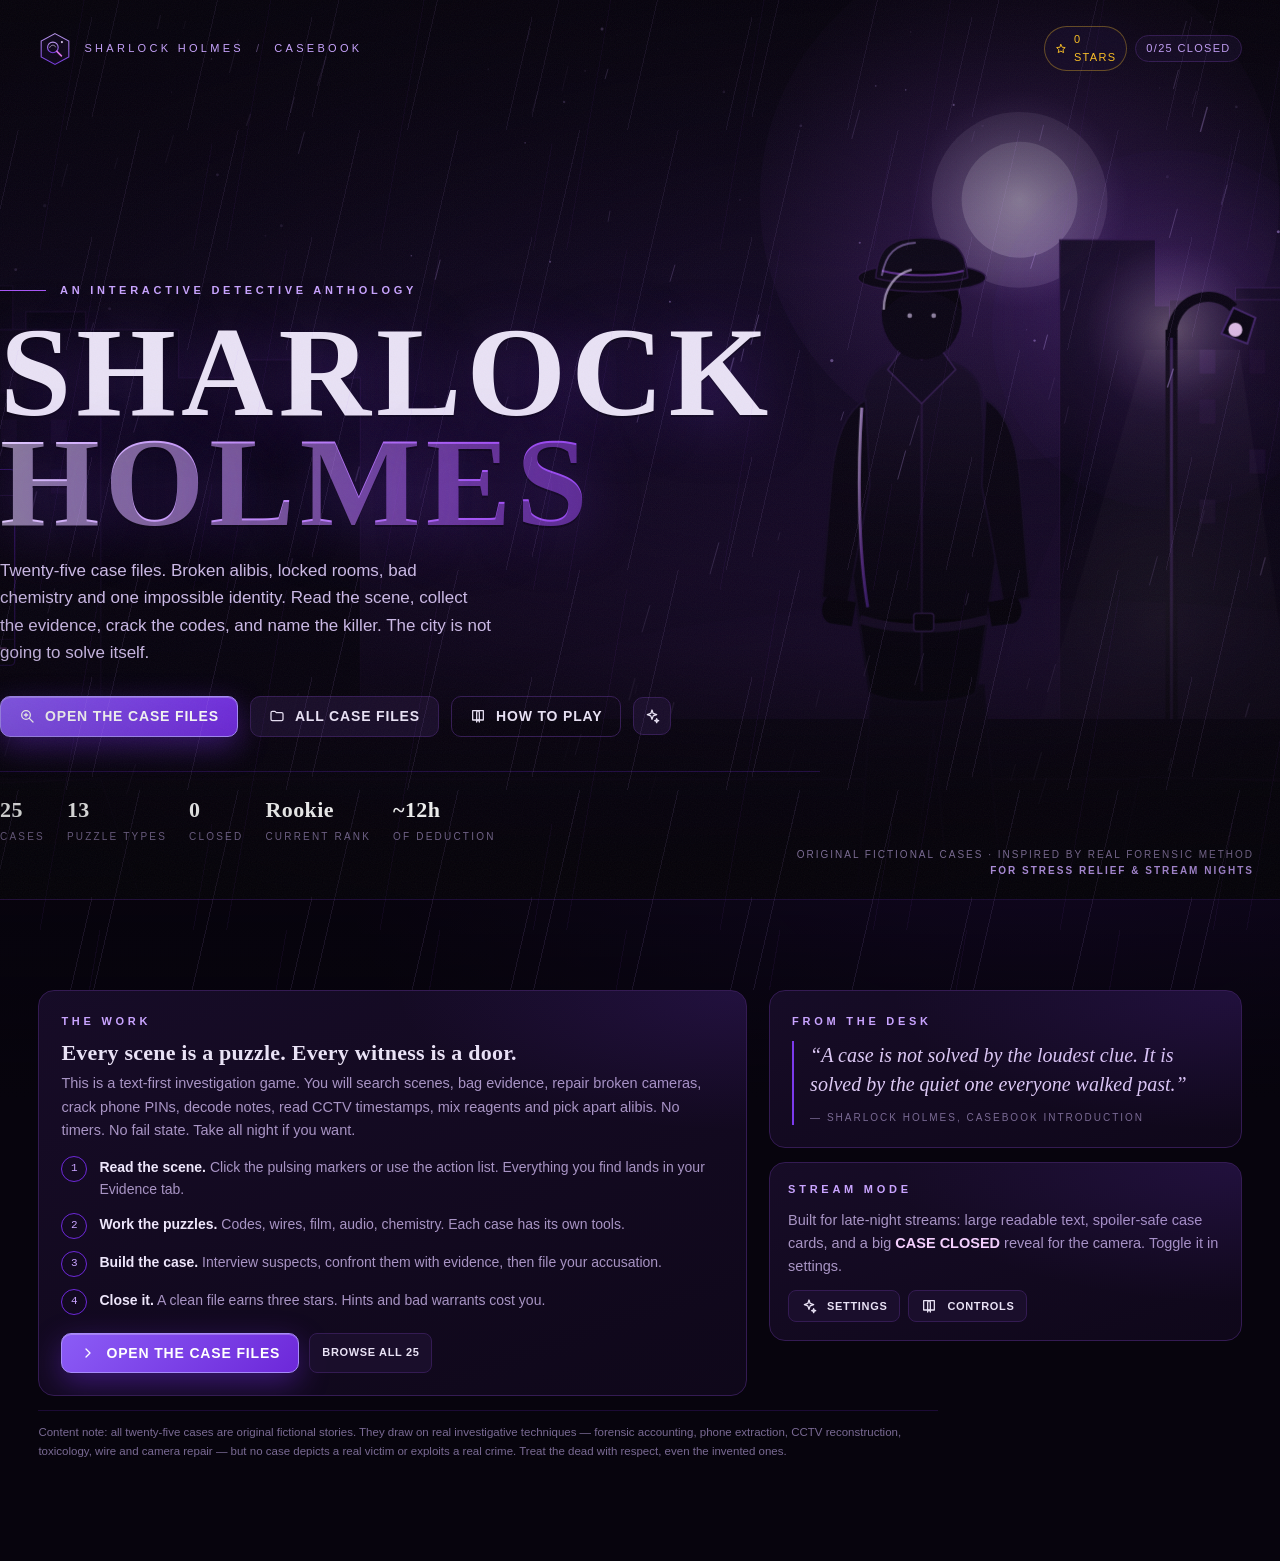
==== index.html @ dd4c4717 "Add Sharlock Holmes detective game: 25 cases, 13 puzzle types, procedural SVG art" ====
<!doctype html>
<html lang="en">
<head>
<meta charset="utf-8" />
<meta name="viewport" content="width=device-width, initial-scale=1" />
<meta name="theme-color" content="#08040f" />
<title>Sharlock Holmes — A Detective Anthology</title>
<link rel="stylesheet" href="css/base.css" />
<link rel="stylesheet" href="css/case.css" />
<link rel="stylesheet" href="css/ui.css" />
</head>
<body>
<div id="vignette" aria-hidden="true"></div>
<div id="rain" aria-hidden="true"></div>
<div id="grain" aria-hidden="true"></div>

<main id="app">
  <section id="screen-title" class="screen is-active" aria-label="Title screen"></section>
  <section id="screen-cases" class="screen" aria-label="Case files"></section>
  <section id="screen-case" class="screen" aria-label="Case investigation"></section>
</main>

<div id="modal-root"></div>
<div id="toasts" aria-live="polite"></div>

<script src="js/art-core.js"></script>
<script src="js/art-scenes.js"></script>
<script src="js/art-figures.js"></script>
<script src="js/puzzles-a.js"></script>
<script src="js/puzzles-b.js"></script>
<script src="js/engine.js"></script>
<script src="js/caseview.js"></script>
<script src="js/ui.js"></script>
<script src="js/cases-1.js"></script>
<script src="js/cases-2.js"></script>
<script src="js/cases-3.js"></script>
<script src="js/cases-4.js"></script>
<script src="js/cases-5.js"></script>
<script src="js/cases-6.js"></script>
<script src="js/cases-7.js"></script>
<script src="js/cases-8.js"></script>
<script src="js/cases-9.js"></script>
<script src="js/cases-10.js"></script>
<script src="js/cases-11.js"></script>
<script src="js/cases-12.js"></script>
<script src="js/cases-13.js"></script>
<script src="js/cases-14.js"></script>
<script src="js/cases-15.js"></script>
<script src="js/cases-16.js"></script>
<script src="js/cases-17.js"></script>
<script src="js/cases-18.js"></script>
<script src="js/cases-19.js"></script>
<script src="js/main.js"></script>
</body>
</html>
---- css/base.css ----
/* ============================================================
   SHARLOCK HOLMES — base theme
   Black + purple noir, cartoon-flat art, stream friendly.
   ============================================================ */
:root{
  --ink:#07040d;
  --ink-2:#0c0716;
  --panel:#120a20;
  --panel-2:#180d2a;
  --line:#341b53;
  --line-hot:#6d28d9;
  --violet:#a855f7;
  --violet-deep:#7c3aed;
  --violet-soft:#c9a4ff;
  --lilac:#e9d5ff;
  --magenta:#e879f9;
  --amber:#fbbf24;
  --acid:#a3e635;
  --cyan:#67e8f9;
  --blood:#f43f5e;
  --ok:#34d399;
  --text:#e9e2f5;
  --muted:#a894c4;
  --dim:#7a6a94;
  --display:"Bodoni MT","Didot","Playfair Display",Georgia,serif;
  --body:"Trebuchet MS","Segoe UI",Verdana,sans-serif;
  --mono:"Cascadia Mono","Consolas","Courier New",monospace;
  --shadow:0 24px 70px rgba(0,0,0,.65);
  --glow:0 0 0 1px rgba(168,85,247,.25), 0 0 32px rgba(124,58,237,.18);
}
*,*::before,*::after{box-sizing:border-box}
html,body{height:100%}
html{scroll-behavior:smooth}
body{
  margin:0;
  background:
    radial-gradient(1200px 800px at 82% -10%, rgba(109,40,217,.22), transparent 60%),
    radial-gradient(900px 700px at -10% 110%, rgba(232,121,249,.10), transparent 60%),
    linear-gradient(180deg,#08040e 0%, #06030a 100%);
  color:var(--text);
  font-family:var(--body);
  font-size:16px;
  line-height:1.6;
  overflow-x:hidden;
  min-height:100vh;
}
::selection{background:rgba(168,85,247,.4);color:#fff}
h1,h2,h3,h4{font-family:var(--display);font-weight:700;line-height:1.08;margin:0;letter-spacing:.01em}
p{margin:0 0 .9em}
a{color:var(--violet-soft)}
button{font-family:var(--body)}
img,svg{display:block;max-width:100%}
:focus-visible{outline:2px solid var(--violet);outline-offset:3px}
.hidden{display:none !important}
.mono{font-family:var(--mono)}
.sr-only{position:absolute;width:1px;height:1px;overflow:hidden;clip:rect(0 0 0 0)}

/* atmosphere ------------------------------------------------- */
#vignette{position:fixed;inset:0;pointer-events:none;z-index:4;
  background:radial-gradient(120% 100% at 50% 40%, transparent 45%, rgba(0,0,0,.55) 100%);
  mix-blend-mode:multiply}
#grain{position:fixed;inset:0;pointer-events:none;z-index:5;opacity:.05;
  background-image:url("data:image/svg+xml,%3Csvg xmlns='http://www.w3.org/2000/svg' width='140' height='140'%3E%3Cfilter id='n'%3E%3CfeTurbulence type='fractalNoise' baseFrequency='.85' numOctaves='2'/%3E%3C/filter%3E%3Crect width='140' height='140' filter='url(%23n)' opacity='.9'/%3E%3C/svg%3E");
  animation:grain 7s steps(6) infinite}
@keyframes grain{
  0%{transform:translate(0,0)}20%{transform:translate(-2%,1%)}40%{transform:translate(1%,-2%)}
  60%{transform:translate(-1%,2%)}80%{transform:translate(2%,-1%)}100%{transform:translate(0,0)}
}
#rain{position:fixed;inset:-10% -10% -10% -10%;pointer-events:none;z-index:3;opacity:.34;
  background-image:
    repeating-linear-gradient(103deg, transparent 0 46px, rgba(201,164,255,.30) 46px 47px, transparent 47px 96px),
    repeating-linear-gradient(100deg, transparent 0 73px, rgba(168,85,247,.18) 73px 74px, transparent 74px 151px);
  background-size:220px 220px, 340px 340px;
  animation:rainfall .9s linear infinite;
  mask-image:linear-gradient(180deg, rgba(0,0,0,.7), #000);
}
@keyframes rainfall{from{background-position:0 0,0 0}to{background-position:44px 220px,70px 340px}}

/* layout ----------------------------------------------------- */
.screen{display:none;min-height:100vh;position:relative;z-index:2}
.screen.is-active{display:block}
.wrap{width:min(1380px,94vw);margin:0 auto}
.shell{padding:28px 0 80px}

/* type ------------------------------------------------------- */
.eyebrow{font-size:11px;letter-spacing:.34em;text-transform:uppercase;color:var(--violet-soft);font-weight:700}
.eyebrow.dim{color:var(--dim)}
.title-xl{font-size:clamp(52px,10vw,132px);letter-spacing:.04em;line-height:.86;text-transform:uppercase}
.title-lg{font-size:clamp(34px,5vw,64px);letter-spacing:.02em}
.title-md{font-size:clamp(24px,3vw,34px)}
.lede{font-size:clamp(16px,1.4vw,19px);color:var(--muted);max-width:56ch}
.rule{height:1px;background:linear-gradient(90deg,var(--line-hot),rgba(109,40,217,0),transparent);margin:16px 0}

/* buttons ---------------------------------------------------- */
.btn{
  --bg:rgba(28,16,46,.85); --bd:var(--line);
  appearance:none;border:1px solid var(--bd);background:var(--bg);color:var(--text);
  border-radius:10px;padding:11px 18px;font-size:14px;font-weight:700;letter-spacing:.06em;
  text-transform:uppercase;cursor:pointer;display:inline-flex;align-items:center;justify-content:center;gap:10px;
  transition:transform .15s ease, border-color .2s, background .2s, box-shadow .2s;
  text-decoration:none;line-height:1.2;
}
.btn:hover{border-color:var(--line-hot);background:rgba(45,24,74,.95);box-shadow:0 0 26px rgba(124,58,237,.22);transform:translateY(-1px)}
.btn:active{transform:translateY(0) scale(.99)}
.btn[disabled]{opacity:.4;cursor:not-allowed;transform:none}
.btn-primary{
  background:linear-gradient(135deg,#8b5cf6,#6d28d9);
  border-color:#a78bfa;color:#fff;
  box-shadow:0 10px 30px rgba(109,40,217,.45), inset 0 1px 0 rgba(255,255,255,.25);
}
.btn-primary:hover{background:linear-gradient(135deg,#a78bfa,#7c3aed);box-shadow:0 14px 38px rgba(139,92,246,.55)}
.btn-ghost{background:transparent}
.btn-sm{padding:7px 12px;font-size:11px;border-radius:8px}
.btn-wide{width:100%}
.btn .ic{width:16px;height:16px;flex:none}
.icon-btn{width:38px;height:38px;padding:0;border-radius:10px}

/* chips */
.chip{display:inline-flex;align-items:center;gap:7px;padding:4px 10px;border:1px solid var(--line);
  background:rgba(24,13,42,.7);border-radius:999px;font-size:11px;letter-spacing:.12em;text-transform:uppercase;color:var(--violet-soft)}
.chip b{color:#fff;letter-spacing:0}
.chip.amber{color:var(--amber);border-color:rgba(251,191,36,.35)}
.chip.ok{color:var(--ok);border-color:rgba(52,211,153,.35)}

/* scrollbar */
*{scrollbar-width:thin;scrollbar-color:#4c2a76 #0b0612}
*::-webkit-scrollbar{width:9px;height:9px}
*::-webkit-scrollbar-track{background:#0b0612}
*::-webkit-scrollbar-thumb{background:#4c2a76;border-radius:99px;border:2px solid #0b0612}
*::-webkit-scrollbar-thumb:hover{background:#7c3aed}

/* title screen ---------------------------------------------- */
.hero{position:relative;min-height:100vh;display:flex;align-items:flex-end;overflow:hidden;
  border-bottom:1px solid rgba(109,40,217,.25)}
.hero-art{position:absolute;inset:0;z-index:0}
.hero-art svg{width:100%;height:100%;object-fit:cover}
.hero-fade{position:absolute;inset:0;z-index:1;pointer-events:none;
  background:
    linear-gradient(180deg,rgba(6,3,11,.55) 0%,rgba(6,3,11,.05) 30%,rgba(6,3,11,.35) 65%,rgba(6,3,11,.96) 100%),
    radial-gradient(70% 60% at 78% 30%, transparent 30%, rgba(7,4,13,.5) 100%)}
.hero-inner{position:relative;z-index:2;width:min(1380px,94vw);margin:0 auto;padding:120px 0 54px;width:100%}
.hero-top{position:absolute;z-index:3;top:26px;left:0;right:0}
.hero-top .wrap{display:flex;align-items:center;justify-content:space-between;gap:16px}
.brand{display:flex;align-items:center;gap:12px;font-size:11px;letter-spacing:.3em;text-transform:uppercase;color:var(--violet-soft)}
.brand .mark{width:34px;height:34px}
.hero-content{max-width:820px}
.hero-kicker{display:flex;align-items:center;gap:14px;margin-bottom:18px}
.hero-kicker .dash{width:46px;height:1px;background:var(--violet)}
.hero-title{text-shadow:0 8px 60px rgba(124,58,237,.35), 0 2px 0 rgba(0,0,0,.4)}
.hero-title span{display:block}
.hero-title .l2{color:var(--violet-soft);background:linear-gradient(100deg,#e9d5ff,#a855f7 60%,#6d28d9);
  -webkit-background-clip:text;background-clip:text;-webkit-text-fill-color:transparent}
.hero-sub{margin:20px 0 30px;max-width:52ch;color:#cbb9e6;font-size:17px}
.hero-actions{display:flex;flex-wrap:wrap;gap:12px;align-items:center}
.hero-meta{display:flex;flex-wrap:wrap;gap:22px;margin-top:34px;padding-top:20px;border-top:1px solid rgba(109,40,217,.25)}
.hero-meta .m{display:flex;flex-direction:column;gap:2px}
.hero-meta .m b{font-family:var(--display);font-size:22px;letter-spacing:.02em;color:#fff}
.hero-meta .m span{font-size:10px;letter-spacing:.22em;text-transform:uppercase;color:var(--dim)}
.hero-credit{position:absolute;z-index:2;right:26px;bottom:20px;font-size:10px;letter-spacing:.2em;text-transform:uppercase;color:#8a78a6;text-align:right}
.hero-credit b{color:#c9a4ff}

/* home secondary sections */
.home-body{position:relative;z-index:2;padding:64px 0 90px;background:linear-gradient(180deg,rgba(7,4,13,.6),rgba(7,4,13,1) 30%)}
.home-grid{display:grid;grid-template-columns:1.2fr .8fr;gap:22px;margin-top:26px}
.panel{background:linear-gradient(160deg,rgba(24,13,42,.9),rgba(15,8,27,.92));border:1px solid var(--line);
  border-radius:16px;padding:22px;position:relative;overflow:hidden}
.panel::before{content:"";position:absolute;inset:0;pointer-events:none;
  background:radial-gradient(500px 200px at 100% 0%,rgba(124,58,237,.14),transparent 70%)}
.panel h3{font-size:22px;margin-bottom:8px}
.panel .eyebrow{margin-bottom:10px}
.panel p{color:var(--muted);font-size:14.5px}
.steps{list-style:none;padding:0;margin:14px 0 0;display:grid;gap:12px}
.steps li{display:flex;gap:12px;align-items:flex-start;color:var(--muted);font-size:14px}
.steps .n{flex:none;width:26px;height:26px;border-radius:50%;border:1px solid var(--line-hot);
  display:grid;place-items:center;font-size:11px;color:var(--violet-soft);font-family:var(--mono)}
.quote{border-left:2px solid var(--violet-deep);padding-left:16px;font-family:var(--display);font-size:20px;
  font-style:italic;color:#ddc9f5;line-height:1.45}
.quote small{display:block;font-family:var(--body);font-style:normal;font-size:10px;letter-spacing:.2em;
  text-transform:uppercase;color:var(--dim);margin-top:12px}

@media (max-width:860px){
  .home-grid{grid-template-columns:1fr}
  .hero-inner{padding-top:140px}
  .hero-credit{display:none}
}
@media (max-width:560px){
  .hero-actions .btn{flex:1 1 100%}
  .hero-meta{gap:16px 20px}
}
---- css/case.css ----
/* ============================================================
   Case investigation screen
   ============================================================ */
.case-shell{min-height:100vh;display:flex;flex-direction:column}
.case-top{
  position:sticky;top:0;z-index:30;
  background:linear-gradient(180deg,rgba(8,4,14,.97),rgba(8,4,14,.82));
  border-bottom:1px solid rgba(109,40,217,.28);
  backdrop-filter:blur(14px);
}
.case-top-in{width:min(1500px,96vw);margin:0 auto;display:flex;align-items:center;gap:14px;padding:10px 0}
.case-top .back{flex:none}
.case-heading{min-width:0;flex:1;display:flex;flex-direction:column;gap:1px}
.case-heading .kicker{font-size:9.5px;letter-spacing:.26em;text-transform:uppercase;color:var(--dim)}
.case-heading h1{font-family:var(--display);font-size:clamp(16px,2.1vw,25px);white-space:nowrap;overflow:hidden;
  text-overflow:ellipsis;letter-spacing:.01em}
.case-heading h1 small{font-family:var(--mono);font-size:10px;letter-spacing:.12em;color:var(--violet-soft);
  text-transform:uppercase;margin-left:10px;vertical-align:middle}
.top-tools{display:flex;align-items:center;gap:8px;flex:none}
.hint-pill{display:none}
@media(min-width:980px){.hint-pill{display:inline-flex}}

.case-layout{
  width:min(1500px,96vw);margin:0 auto;padding:18px 0 70px;
  display:grid;grid-template-columns:minmax(0,1fr) 372px;gap:20px;align-items:start;
}
@media (max-width:1080px){
  .case-layout{grid-template-columns:1fr}
  .rail{order:2}
}

/* stage ------------------------------------------------------ */
.stage{min-width:0;display:flex;flex-direction:column;gap:14px}
.loc-nav{display:flex;gap:7px;overflow-x:auto;padding:2px 2px 6px;scrollbar-width:thin}
.loc-chip{flex:none;display:inline-flex;align-items:center;gap:8px;padding:8px 13px;border-radius:9px;
  border:1px solid var(--line);background:rgba(20,11,35,.85);color:var(--muted);cursor:pointer;
  font-size:12px;font-weight:700;letter-spacing:.03em;transition:.18s;white-space:nowrap}
.loc-chip:hover{border-color:var(--line-hot);color:#fff}
.loc-chip.is-active{background:linear-gradient(135deg,rgba(124,58,237,.42),rgba(88,28,135,.3));
  border-color:#a78bfa;color:#fff;box-shadow:0 0 22px rgba(124,58,237,.28)}
.loc-chip .dot{width:6px;height:6px;border-radius:50%;background:var(--violet);flex:none}
.loc-chip.is-done .dot{background:var(--ok)}
.loc-chip .lock{font-size:10px;color:var(--dim)}

.scene{position:relative;border-radius:16px;overflow:hidden;border:1px solid #3a2159;
  background:#0a0612;box-shadow:0 26px 60px rgba(0,0,0,.55), inset 0 0 0 1px rgba(255,255,255,.02);
  aspect-ratio:16/8.4;min-height:300px}
.scene svg{width:100%;height:100%}
.scene .scene-tag{position:absolute;left:14px;bottom:12px;z-index:4;display:flex;align-items:center;gap:9px;
  background:rgba(7,4,13,.72);border:1px solid rgba(168,85,247,.32);border-radius:8px;padding:6px 10px;
  font-size:10px;letter-spacing:.2em;text-transform:uppercase;color:#d8c6f3;backdrop-filter:blur(6px)}
.scene .scene-tag b{color:#fff;letter-spacing:.06em}
.scene .frame{position:absolute;inset:0;z-index:3;pointer-events:none;
  box-shadow:inset 0 0 90px 20px rgba(0,0,0,.5);border-radius:16px}
.scene .mood{position:absolute;top:12px;right:14px;z-index:4}
.hotspot{position:absolute;z-index:5;width:30px;height:30px;margin:-15px 0 0 -15px;border-radius:50%;
  border:1px solid rgba(233,213,255,.65);background:rgba(124,58,237,.22);cursor:pointer;
  display:grid;place-items:center;color:#fff;font-size:11px;
  box-shadow:0 0 0 0 rgba(168,85,247,.5);animation:pulse 2.4s infinite;backdrop-filter:blur(2px)}
.hotspot::after{content:"";width:7px;height:7px;border-radius:50%;background:#e9d5ff;box-shadow:0 0 10px #e9d5ff}
.hotspot:hover{background:rgba(168,85,247,.55);transform:scale(1.12)}
@keyframes pulse{
  0%{box-shadow:0 0 0 0 rgba(168,85,247,.5)}70%{box-shadow:0 0 0 13px rgba(168,85,247,0)}
  100%{box-shadow:0 0 0 0 rgba(168,85,247,0)}
}

/* log + actions ---------------------------------------------- */
.workbench{display:grid;grid-template-columns:minmax(0,1.05fr) minmax(0,.95fr);gap:14px}
@media (max-width:900px){.workbench{grid-template-columns:1fr}}
.log-card{background:linear-gradient(165deg,rgba(21,12,37,.94),rgba(12,7,22,.96));
  border:1px solid var(--line);border-radius:14px;padding:0;overflow:hidden;display:flex;flex-direction:column;
  min-height:280px;max-height:380px}
.log-head{display:flex;align-items:center;justify-content:space-between;gap:10px;padding:10px 14px;
  border-bottom:1px solid rgba(109,40,217,.22);background:rgba(9,5,16,.5)}
.log-head .t{font-size:10px;letter-spacing:.24em;text-transform:uppercase;color:var(--dim)}
.log-head .live{display:flex;gap:4px;align-items:center;font-size:9px;letter-spacing:.18em;color:var(--violet-soft);text-transform:uppercase}
.log-head .live i{width:5px;height:5px;border-radius:50%;background:var(--ok);box-shadow:0 0 8px var(--ok);animation:blink 1.8s infinite}
@keyframes blink{50%{opacity:.35}}
.log-scroll{overflow-y:auto;padding:14px 16px;display:flex;flex-direction:column;gap:11px;scroll-behavior:smooth}
.log-entry{font-size:14.5px;line-height:1.62;color:#d9ccec;animation:fadeup .35s ease both}
.log-entry.narr{font-family:var(--display);font-size:16.5px;line-height:1.55;color:#eee6fb}
.log-entry.sys{font-size:11px;letter-spacing:.16em;text-transform:uppercase;color:var(--violet-soft);
  border-left:2px solid var(--violet-deep);padding-left:10px}
.log-entry.bad{color:#fda4af}
.log-entry.good{color:#a7f3d0}
@keyframes fadeup{from{opacity:0;transform:translateY(5px)}to{opacity:1;transform:none}}

.actions-card{background:linear-gradient(165deg,rgba(21,12,37,.94),rgba(12,7,22,.96));
  border:1px solid var(--line);border-radius:14px;overflow:hidden;display:flex;flex-direction:column;max-height:380px}
.actions-head{padding:10px 14px;border-bottom:1px solid rgba(109,40,217,.22);display:flex;justify-content:space-between;
  align-items:center;background:rgba(9,5,16,.5)}
.actions-head .t{font-size:10px;letter-spacing:.24em;text-transform:uppercase;color:var(--dim)}
.actions-list{overflow-y:auto;padding:10px;display:flex;flex-direction:column;gap:7px}
.act{
  display:flex;align-items:center;gap:11px;text-align:left;width:100%;
  border:1px solid rgba(109,40,217,.24);background:rgba(28,16,46,.55);color:#e5d9f7;
  padding:10px 12px;border-radius:9px;cursor:pointer;transition:.16s;font-size:13.5px;line-height:1.35;
}
.act:hover{border-color:var(--line-hot);background:rgba(45,24,74,.8);transform:translateX(2px)}
.act .ai{flex:none;width:28px;height:28px;border-radius:8px;display:grid;place-items:center;
  background:rgba(124,58,237,.16);border:1px solid rgba(168,85,247,.28);color:var(--violet-soft)}
.act .ai svg{width:15px;height:15px}
.act .txt{flex:1;min-width:0;display:flex;flex-direction:column;gap:1px}
.act .txt b{font-weight:700;color:#f3ecff;font-size:13.5px}
.act .txt span{font-size:11px;color:var(--dim)}
.act .go{color:var(--dim);flex:none}
.act.is-locked{opacity:.55;cursor:not-allowed}
.act.is-locked:hover{transform:none;border-color:rgba(109,40,217,.24);background:rgba(28,16,46,.55)}
.act.is-done{opacity:.42}
.act.puzzle{border-color:rgba(232,121,249,.32);background:linear-gradient(100deg,rgba(88,28,135,.3),rgba(28,16,46,.5))}
.act.puzzle .ai{color:var(--magenta);border-color:rgba(232,121,249,.35);background:rgba(232,121,249,.1)}
.act.talk .ai{color:var(--cyan);border-color:rgba(103,232,249,.3);background:rgba(103,232,249,.08)}
.action-empty{padding:22px 16px;color:var(--dim);font-size:12.5px;text-align:center;font-style:italic}

/* rail ------------------------------------------------------- */
.rail{position:sticky;top:74px;display:flex;flex-direction:column;gap:12px;min-width:0}
@media (max-width:1080px){.rail{position:static}}
.rail-card{background:linear-gradient(170deg,rgba(22,13,38,.96),rgba(11,6,20,.97));
  border:1px solid var(--line);border-radius:14px;overflow:hidden;box-shadow:0 14px 40px rgba(0,0,0,.35)}
.rail-tabs{display:flex;border-bottom:1px solid rgba(109,40,217,.25);background:rgba(8,4,14,.5)}
.rail-tab{flex:1;padding:11px 6px;background:none;border:0;color:var(--dim);cursor:pointer;font-size:10px;
  letter-spacing:.14em;text-transform:uppercase;font-weight:700;position:relative}
.rail-tab:hover{color:var(--violet-soft)}
.rail-tab.is-active{color:#fff;background:rgba(124,58,237,.12)}
.rail-tab.is-active::after{content:"";position:absolute;left:12%;right:12%;bottom:-1px;height:2px;background:var(--violet);
  box-shadow:0 0 10px var(--violet)}
.rail-body{padding:12px;max-height:calc(100vh - 210px);overflow-y:auto}
.rail-sec-title{display:flex;align-items:center;justify-content:space-between;gap:8px;margin:2px 0 10px}
.rail-sec-title .t{font-size:10px;letter-spacing:.2em;text-transform:uppercase;color:var(--dim)}
.rail-sec-title .n{font-family:var(--mono);font-size:10px;color:var(--violet-soft)}

.evi{display:flex;gap:10px;align-items:center;width:100%;text-align:left;border:1px solid rgba(109,40,217,.22);
  background:rgba(27,15,45,.5);border-radius:10px;padding:8px;cursor:pointer;transition:.16s;margin-bottom:7px;color:var(--text)}
.evi:hover{border-color:var(--line-hot);background:rgba(45,24,74,.65);transform:translateX(2px)}
.evi .thumb{flex:none;width:52px;height:42px;border-radius:6px;overflow:hidden;border:1px solid rgba(168,85,247,.28);background:#0a0612}
.evi .thumb svg{width:100%;height:100%}
.evi .nm{display:flex;flex-direction:column;gap:1px;min-width:0}
.evi .nm b{font-size:12.5px;font-weight:700;color:#efe7fb;white-space:nowrap;overflow:hidden;text-overflow:ellipsis}
.evi .nm span{font-size:10px;color:var(--dim);white-space:nowrap;overflow:hidden;text-overflow:ellipsis}
.evi.new{border-color:rgba(232,121,249,.55);box-shadow:0 0 18px rgba(232,121,249,.12)}
.empty-rail{padding:26px 10px;text-align:center;color:var(--dim);font-size:12px;font-style:italic;line-height:1.6}

.sus-item{display:flex;gap:10px;align-items:center;width:100%;text-align:left;border:1px solid rgba(109,40,217,.22);
  background:rgba(27,15,45,.5);border-radius:10px;padding:8px;cursor:pointer;margin-bottom:7px;color:var(--text);transition:.16s}
.sus-item:hover{border-color:var(--line-hot);background:rgba(45,24,74,.65)}
.sus-item .face{flex:none;width:44px;height:44px;border-radius:50%;overflow:hidden;border:1px solid rgba(168,85,247,.4)}
.sus-item .face svg{width:100%;height:100%}
.sus-item b{display:block;font-size:12.5px;color:#f3ecff}
.sus-item span{display:block;font-size:10px;color:var(--dim)}
.sus-item .stat{margin-left:auto;width:7px;height:7px;border-radius:50%;background:var(--violet);flex:none}
.sus-item.talked .stat{background:var(--ok)}

.brief-body p{font-size:13px;color:var(--muted)}
.brief-body .fact{display:flex;gap:9px;padding:8px 0;border-bottom:1px dashed rgba(109,40,217,.2);font-size:12px}
.brief-body .fact:last-child{border:0}
.brief-body .fact b{color:var(--violet-soft);flex:none;font-size:10px;letter-spacing:.14em;text-transform:uppercase;padding-top:3px;width:64px}

/* accuse CTA */
.accuse-btn{width:100%;margin-top:10px;background:linear-gradient(135deg,rgba(136,19,55,.9),rgba(80,7,36,.9));
  border-color:rgba(244,63,94,.5);color:#ffe4e6}
.accuse-btn:hover{border-color:#fb7185;background:linear-gradient(135deg,rgba(190,18,60,.95),rgba(120,10,50,.95))}

/* evidence overlay / case file */
.evi-modal .photo-frame{background:#efe6fb;padding:12px 12px 34px;border-radius:4px;transform:rotate(-1deg);
  box-shadow:0 20px 50px rgba(0,0,0,.6);max-width:380px;margin:0 auto}
.evi-modal .photo-frame svg{width:100%;border-radius:2px;background:#0b0712}
.evi-modal .photo-frame .cap{font-family:var(--mono);font-size:10px;color:#3b2a55;text-align:center;margin-top:8px;letter-spacing:.06em}
.evi-detail h4{font-size:23px;margin-bottom:2px}
.evi-detail .sub{font-size:10px;letter-spacing:.2em;text-transform:uppercase;color:var(--dim);margin-bottom:14px}
.evi-detail p{font-size:14px;color:var(--muted)}
.evi-tell{border-left:2px solid var(--violet);padding:10px 0 10px 14px;margin-top:14px;font-size:13.5px;color:#ddc9f5;background:linear-gradient(90deg,rgba(124,58,237,.1),transparent)}
.evi-tell b{display:block;font-size:9px;letter-spacing:.2em;text-transform:uppercase;color:var(--violet-soft);margin-bottom:4px}

/* progress bar in top */
.case-progress{display:flex;align-items:center;gap:8px;padding:4px 10px;border:1px solid var(--line);border-radius:8px;
  background:rgba(20,11,35,.7);font-size:10px;letter-spacing:.1em;color:var(--dim);text-transform:uppercase}
.case-progress .bar{width:54px;height:4px;border-radius:4px;background:#2a1642;overflow:hidden}
.case-progress .bar i{display:block;height:100%;background:linear-gradient(90deg,var(--violet-deep),var(--magenta));transition:width .4s}
@media(max-width:720px){.case-progress{display:none}}

/* toast */
#toasts{position:fixed;right:18px;bottom:18px;z-index:200;display:flex;flex-direction:column;gap:8px;align-items:flex-end;pointer-events:none}
.toast{pointer-events:none;display:flex;gap:10px;align-items:center;max-width:min(420px,90vw);
  background:linear-gradient(135deg,rgba(35,18,58,.98),rgba(19,10,33,.98));
  border:1px solid rgba(168,85,247,.4);border-radius:10px;padding:10px 14px;font-size:12.5px;color:#eee6fb;
  box-shadow:0 18px 40px rgba(0,0,0,.55), 0 0 30px rgba(124,58,237,.2);
  animation:toastin .3s ease both}
.toast .ti{flex:none;width:26px;height:26px;border-radius:7px;display:grid;place-items:center;
  background:rgba(124,58,237,.2);border:1px solid rgba(168,85,247,.35);color:var(--violet-soft)}
.toast .ti svg{width:14px;height:14px}
.toast.out{animation:toastout .35s ease both}
.toast b{color:var(--magenta)}
@keyframes toastin{from{opacity:0;transform:translateY(10px) translateX(10px)}to{opacity:1;transform:none}}
@keyframes toastout{to{opacity:0;transform:translateY(6px)}}
---- css/ui.css ----
/* ============================================================
   Case files, modals, puzzles, accusation, settings
   ============================================================ */

/* case files screen ----------------------------------------- */
.subpage{min-height:100vh;padding:22px 0 90px;position:relative;z-index:2}
.sub-top{width:min(1380px,94vw);margin:0 auto;display:flex;align-items:center;justify-content:space-between;
  gap:16px;padding-bottom:16px;border-bottom:1px solid rgba(109,40,217,.25)}
.sub-top .left{display:flex;align-items:center;gap:14px;min-width:0}
.sub-top h1{font-size:clamp(28px,4vw,44px)}
.sub-top .kicker{font-size:10px;letter-spacing:.26em;text-transform:uppercase;color:var(--dim);margin-bottom:2px}
.sub-top .right{display:flex;align-items:center;gap:10px;flex:none}
.sub-body{width:min(1380px,94vw);margin:0 auto;padding-top:26px}

.case-grid{display:grid;grid-template-columns:repeat(auto-fill,minmax(252px,1fr));gap:14px}
.case-card{position:relative;display:flex;flex-direction:column;text-align:left;padding:0;overflow:hidden;
  border:1px solid var(--line);border-radius:13px;background:linear-gradient(170deg,#170d28,#0b0614);
  cursor:pointer;transition:transform .18s,border-color .18s,box-shadow .18s;color:var(--text)}
.case-card:hover{transform:translateY(-4px);border-color:#8b5cf6;box-shadow:0 20px 44px rgba(0,0,0,.5),0 0 34px rgba(124,58,237,.18)}
.case-card .cover{aspect-ratio:16/8.6;overflow:hidden;position:relative;border-bottom:1px solid rgba(109,40,217,.25);background:#0a0612}
.case-card .cover svg{width:100%;height:100%;transition:transform .5s ease}
.case-card:hover .cover svg{transform:scale(1.04)}
.case-card .cover .num{position:absolute;top:9px;left:9px;z-index:2;font-family:var(--mono);font-size:10px;
  letter-spacing:.1em;color:#fff;background:rgba(7,4,13,.72);border:1px solid rgba(168,85,247,.35);
  border-radius:6px;padding:3px 7px;backdrop-filter:blur(5px)}
.case-card .cover .stars{position:absolute;bottom:8px;right:9px;z-index:2;font-size:10px;letter-spacing:2px;color:var(--amber);
  text-shadow:0 2px 8px #000}
.case-card .body{padding:11px 13px 13px;display:flex;flex-direction:column;gap:5px;flex:1}
.case-card .body h3{font-size:17px;line-height:1.15;letter-spacing:.01em}
.case-card .body p{font-size:11.5px;color:var(--dim);line-height:1.4;margin:0;display:-webkit-box;
  -webkit-line-clamp:2;-webkit-box-orient:vertical;overflow:hidden}
.case-card .meta{display:flex;gap:8px;align-items:center;margin-top:auto;padding-top:8px;font-size:9px;
  letter-spacing:.14em;text-transform:uppercase;color:#8d7aa8}
.case-card .meta .diff{display:flex;gap:2px}
.case-card .meta .diff i{width:4px;height:9px;background:#33204d;border-radius:1px;display:block}
.case-card .meta .diff i.on{background:var(--violet)}
.case-card.closed{border-color:rgba(52,211,153,.35)}
.case-card.finale{border-color:rgba(232,121,249,.45);background:linear-gradient(170deg,#241033,#0d0617)}
.case-card.finale .cover .num{color:#f5d0fe;border-color:rgba(232,121,249,.5)}
.case-card .stamp-mini{position:absolute;top:8px;right:8px;z-index:3;border:1px solid rgba(52,211,153,.75);
  color:#6ee7b7;font-family:var(--mono);font-size:8px;letter-spacing:.14em;padding:2px 5px;border-radius:3px;
  transform:rotate(4deg);background:rgba(6,20,15,.65);text-transform:uppercase}
.case-card.finale::after{content:"FINALE";position:absolute;top:8px;right:8px;z-index:3;font-family:var(--mono);
  font-size:8px;letter-spacing:.18em;color:#f5d0fe;border:1px solid rgba(232,121,249,.5);padding:2px 5px;border-radius:3px;
  background:rgba(45,10,50,.7)}

.case-filter{display:flex;gap:6px;flex-wrap:wrap;margin-bottom:16px}
.filter-btn{border:1px solid var(--line);background:rgba(22,12,38,.6);color:var(--dim);border-radius:8px;
  padding:7px 12px;font-size:11px;letter-spacing:.1em;text-transform:uppercase;cursor:pointer;font-weight:700}
.filter-btn:hover{color:#fff;border-color:var(--line-hot)}
.filter-btn.is-active{background:rgba(124,58,237,.22);border-color:#8b5cf6;color:#fff}
.rank-bar{display:flex;align-items:center;gap:16px;flex-wrap:wrap;padding:14px 16px;border:1px solid var(--line);
  border-radius:12px;background:linear-gradient(100deg,rgba(35,18,58,.7),rgba(14,8,25,.7));margin-bottom:18px}
.rank-bar .rk{display:flex;flex-direction:column;gap:1px}
.rank-bar .rk b{font-family:var(--display);font-size:20px}
.rank-bar .rk span{font-size:9px;letter-spacing:.2em;text-transform:uppercase;color:var(--dim)}
.rank-bar .prog{flex:1;min-width:180px;height:7px;border-radius:7px;background:#2a1642;overflow:hidden;position:relative}
.rank-bar .prog i{display:block;height:100%;background:linear-gradient(90deg,#7c3aed,#e879f9);box-shadow:0 0 14px rgba(232,121,249,.5);transition:width .6s}
.rank-bar .stat{font-family:var(--mono);font-size:11px;color:var(--violet-soft)}

/* modal ------------------------------------------------------ */
.modal-back{position:fixed;inset:0;z-index:150;display:flex;align-items:center;justify-content:center;
  padding:20px;background:rgba(4,2,8,.8);backdrop-filter:blur(10px);animation:fadein .2s ease both;overflow-y:auto}
@keyframes fadein{from{opacity:0}to{opacity:1}}
.modal{position:relative;width:min(880px,96vw);max-height:92vh;overflow-y:auto;border-radius:16px;
  background:linear-gradient(170deg,#180d2a 0%,#0e0719 60%,#0b0614 100%);
  border:1px solid #4a2a74;box-shadow:0 40px 100px rgba(0,0,0,.75), 0 0 70px rgba(124,58,237,.15);
  animation:modalin .28s cubic-bezier(.2,.8,.3,1) both}
.modal.wide{width:min(1060px,96vw)}
.modal.slim{width:min(560px,96vw)}
@keyframes modalin{from{opacity:0;transform:translateY(16px) scale(.985)}to{opacity:1;transform:none}}
.modal-head{display:flex;align-items:flex-start;gap:14px;padding:18px 20px 14px;border-bottom:1px solid rgba(109,40,217,.25);
  position:sticky;top:0;z-index:5;background:linear-gradient(180deg,rgba(24,13,42,.99),rgba(24,13,42,.94));backdrop-filter:blur(10px)}
.modal-head .ih{flex:none;width:42px;height:42px;border-radius:10px;display:grid;place-items:center;
  background:rgba(124,58,237,.16);border:1px solid rgba(168,85,247,.3);color:var(--violet-soft)}
.modal-head .ih svg{width:22px;height:22px}
.modal-head h2{font-size:clamp(20px,3vw,27px);line-height:1.1}
.modal-head .sub{font-size:10px;letter-spacing:.2em;text-transform:uppercase;color:var(--dim);margin-top:3px}
.modal-head .x{margin-left:auto;flex:none}
.modal-body{padding:20px}
.modal-foot{padding:14px 20px 18px;border-top:1px solid rgba(109,40,217,.22);display:flex;gap:10px;
  justify-content:flex-end;flex-wrap:wrap;position:sticky;bottom:0;background:linear-gradient(0deg,rgba(14,7,25,.99),rgba(14,7,25,.92));backdrop-filter:blur(8px)}
.modal-body p{color:var(--muted);font-size:14.5px}
.modal-body h3{font-size:19px;margin:16px 0 8px}
.modal .divider{height:1px;background:rgba(109,40,217,.25);margin:16px 0}

/* briefing */
.brief-hero{position:relative;border-radius:12px;overflow:hidden;border:1px solid #3a2159;aspect-ratio:16/7;margin-bottom:18px}
.brief-hero svg{width:100%;height:100%}
.brief-hero .ov{position:absolute;inset:0;background:linear-gradient(0deg,rgba(10,5,18,.9),transparent 55%)}
.brief-hero .cap{position:absolute;left:16px;bottom:12px;right:16px}
.brief-hero .cap .k{font-size:9px;letter-spacing:.24em;text-transform:uppercase;color:var(--violet-soft)}
.brief-hero .cap h3{font-size:clamp(19px,3.4vw,30px);margin-top:2px;text-shadow:0 2px 20px #000}
.brief-copy{font-family:var(--display);font-size:16.5px;line-height:1.62;color:#e2d5f3}
.brief-copy p{margin-bottom:.75em;color:#e2d5f3}
.brief-copy p:first-child::first-letter{font-size:2.6em;line-height:.85;float:left;padding:6px 10px 0 0;color:var(--violet-soft);font-family:var(--display)}
.brief-facts{display:grid;grid-template-columns:1fr 1fr;gap:8px;margin:16px 0}
.brief-facts .f{border:1px solid rgba(109,40,217,.25);border-radius:8px;padding:8px 10px;background:rgba(28,15,48,.4)}
.brief-facts .f span{display:block;font-size:9px;letter-spacing:.16em;text-transform:uppercase;color:var(--dim)}
.brief-facts .f b{font-size:13px;color:#f0e7fc;font-weight:700}
@media(max-width:560px){.brief-facts{grid-template-columns:1fr}}

/* interrogation */
.int-row{display:grid;grid-template-columns:150px 1fr;gap:18px}
@media(max-width:640px){.int-row{grid-template-columns:1fr}.int-face{max-width:150px;margin:0 auto}}
.int-face{border-radius:12px;overflow:hidden;border:1px solid #3a2159;background:#0a0612;align-self:start}
.int-face svg{width:100%;aspect-ratio:1}
.int-role{font-size:10px;letter-spacing:.16em;text-transform:uppercase;color:var(--violet-soft);margin-top:8px;text-align:center}
.int-name{font-family:var(--display);font-size:26px;margin-bottom:2px}
.qlist{display:flex;flex-direction:column;gap:7px;margin-top:12px}
.qbtn{text-align:left;border:1px solid rgba(109,40,217,.28);background:rgba(28,16,46,.5);color:#e5d9f7;
  padding:10px 12px;border-radius:8px;cursor:pointer;font-size:13px;transition:.16s;display:flex;gap:9px;align-items:center}
.qbtn:hover{border-color:var(--line-hot);background:rgba(45,24,74,.8)}
.qbtn.asked{opacity:.55;border-style:dashed}
.qbtn .qi{flex:none;color:var(--violet-soft);font-family:var(--mono);font-size:10px}
.answer{border-left:2px solid var(--violet-deep);background:linear-gradient(90deg,rgba(124,58,237,.12),transparent);
  padding:10px 14px;margin:10px 0;font-size:14px;color:#e2d5f3;animation:fadeup .3s both}
.answer b{color:#fff}
.answer .who{display:block;font-size:9px;letter-spacing:.2em;text-transform:uppercase;color:var(--violet-soft);margin-bottom:3px}
.locked-q{font-size:11.5px;color:var(--dim);padding:8px 4px;display:flex;gap:8px;align-items:center}

/* suspect evidence presentation */
.evi-pick{display:grid;grid-template-columns:repeat(auto-fill,minmax(120px,1fr));gap:8px;margin-top:12px}
.evi-chip{border:1px solid rgba(109,40,217,.3);background:rgba(28,16,46,.5);border-radius:8px;padding:7px;cursor:pointer;
  font-size:11px;color:#d8c6f3;display:flex;gap:7px;align-items:center;text-align:left}
.evi-chip:hover{border-color:var(--line-hot)}
.evi-chip.sel{border-color:var(--magenta);box-shadow:0 0 18px rgba(232,121,249,.25);background:rgba(88,28,135,.4)}
.evi-chip .th{width:26px;height:26px;border-radius:4px;overflow:hidden;flex:none;border:1px solid rgba(168,85,247,.3)}
.evi-chip .th svg{width:100%;height:100%}

/* puzzles ---------------------------------------------------- */
.pz{--pz-accent:var(--violet)}
.pz-stage{border:1px solid rgba(109,40,217,.3);border-radius:12px;background:radial-gradient(80% 120% at 50% 0%,rgba(124,58,237,.10),rgba(8,4,14,.6));
  padding:18px;position:relative;overflow:hidden}
.pz-prompt{font-family:var(--display);font-size:18px;line-height:1.45;color:#eadff8;margin-bottom:14px}
.pz-note{font-size:12px;color:var(--dim);margin-top:8px}
.pz-hintbox{border:1px solid rgba(251,191,36,.3);background:rgba(251,191,36,.06);border-radius:8px;padding:9px 12px;
  font-size:12.5px;color:#fde68a;margin-top:10px;display:none}
.pz-hintbox.show{display:block;animation:fadeup .25s both}

/* keypad / dial */
.device{max-width:330px;margin:0 auto}
.device-screen{border-radius:10px;border:1px solid #4a2a74;background:#080510;padding:12px;text-align:center;
  box-shadow:inset 0 0 30px rgba(0,0,0,.8)}
.device-screen .lbl{font-family:var(--mono);font-size:9px;letter-spacing:.25em;color:var(--dim);text-transform:uppercase}
.device-screen .dots{display:flex;gap:9px;justify-content:center;margin-top:9px;min-height:26px;align-items:center}
.device-screen .dot{width:11px;height:11px;border-radius:50%;border:1px solid #6b4a99;background:transparent;transition:.15s}
.device-screen .dot.on{background:var(--magenta);border-color:#f5d0fe;box-shadow:0 0 10px rgba(232,121,249,.8)}
.device-screen .val{font-family:var(--mono);font-size:30px;letter-spacing:.35em;color:#f5d0fe;min-height:38px;
  text-shadow:0 0 20px rgba(232,121,249,.5)}
.keypad{display:grid;grid-template-columns:repeat(3,1fr);gap:7px;margin-top:12px}
.key{border:1px solid rgba(109,40,217,.4);background:linear-gradient(180deg,rgba(40,22,64,.9),rgba(22,12,38,.9));
  color:#f0e7fc;border-radius:9px;padding:12px 0;font-family:var(--mono);font-size:17px;cursor:pointer;transition:.1s}
.key:hover{background:rgba(70,38,110,.9);border-color:var(--line-hot)}
.key:active{transform:scale(.96)}
.key.wide{grid-column:span 2}
.key.warn{color:#fda4af}
.device.shake{animation:shake .4s}
@keyframes shake{0%,100%{transform:translateX(0)}20%{transform:translateX(-7px)}40%{transform:translateX(6px)}60%{transform:translateX(-4px)}80%{transform:translateX(3px)}}

.dial-wrap{display:flex;gap:14px;justify-content:center;flex-wrap:wrap;margin-top:10px}
.dial{display:flex;flex-direction:column;align-items:center;gap:5px}
.dial .n{font-family:var(--mono);font-size:28px;color:#f5d0fe;background:#080510;border:1px solid #4a2a74;
  border-radius:8px;width:82px;text-align:center;padding:5px 0;text-shadow:0 0 14px rgba(232,121,249,.4)}
.dial .ar{width:82px;border:1px solid rgba(109,40,217,.3);background:rgba(40,22,64,.6);color:#c9a4ff;
  border-radius:5px;cursor:pointer;font-size:11px;padding:3px 0}
.dial .ar:hover{background:rgba(70,38,110,.8)}
.dial .cap{font-size:9px;letter-spacing:.16em;text-transform:uppercase;color:var(--dim)}

/* cctv/math input */
.num-entry{display:flex;gap:8px;max-width:360px;margin-top:6px}
.num-entry input{flex:1;background:#080510;border:1px solid #4a2a74;border-radius:8px;color:#f5d0fe;
  font-family:var(--mono);font-size:20px;padding:9px 12px;letter-spacing:.1em;min-width:0}
.num-entry input:focus{outline:none;border-color:var(--magenta);box-shadow:0 0 0 3px rgba(232,121,249,.12)}
.num-entry .unit{display:grid;place-items:center;color:var(--dim);font-family:var(--mono);font-size:12px}

/* cipher */
.cipher-box{background:#080510;border:1px solid #4a2a74;border-radius:9px;padding:14px;font-family:var(--mono);
  font-size:14px;line-height:1.9;letter-spacing:.08em;color:#d8b4fe;word-break:break-word;white-space:pre-wrap;
  max-height:190px;overflow:auto;text-shadow:0 0 12px rgba(168,85,247,.25)}
.cipher-box .decoded{color:#a7f3d0}
.shift-row{display:flex;align-items:center;gap:12px;margin:12px 0}
.shift-row input[type=range]{flex:1;accent-color:var(--violet)}
.shift-row .sv{font-family:var(--mono);font-size:11px;color:var(--violet-soft);width:56px;text-align:right}
.answer-entry{display:flex;gap:8px;margin-top:12px;flex-wrap:wrap}
.answer-entry input{flex:1;min-width:160px;background:#080510;border:1px solid #4a2a74;border-radius:8px;
  color:#fff;font-size:14px;padding:10px 12px;font-family:var(--mono)}
.answer-entry input:focus{outline:none;border-color:var(--magenta)}

/* terminal */
.term{background:#050309;border:1px solid #3d2059;border-radius:10px;overflow:hidden;box-shadow:inset 0 0 60px rgba(0,0,0,.9)}
.term-bar{display:flex;align-items:center;gap:6px;padding:8px 12px;background:#0d0716;border-bottom:1px solid #2a1642}
.term-bar i{width:8px;height:8px;border-radius:50%;background:#4c2a76}
.term-bar i:first-child{background:#e879f9}.term-bar i:nth-child(2){background:#fbbf24}.term-bar i:last-child{background:#34d399}
.term-bar span{margin-left:8px;font-family:var(--mono);font-size:10px;color:var(--dim);letter-spacing:.08em}
.term-out{padding:14px;font-family:var(--mono);font-size:12.5px;line-height:1.7;color:#c4b5fd;min-height:230px;
  max-height:300px;overflow-y:auto;white-space:pre-wrap}
.term-out .g{color:#a7f3d0}.term-out .r{color:#fda4af}.term-out .y{color:#fde68a}.term-out .d{color:#6b5a86}
.term-in{display:flex;align-items:center;gap:8px;border-top:1px solid #2a1642;padding:9px 12px;background:#080510}
.term-in .ps{font-family:var(--mono);font-size:12px;color:var(--magenta);white-space:nowrap}
.term-in input{flex:1;background:transparent;border:0;outline:none;color:#e9d5ff;font-family:var(--mono);font-size:12.5px;caret-color:var(--magenta)}

/* sequence / timeline */
.seq-board{display:flex;flex-direction:column;gap:6px;margin-top:4px}
.seq-slot{min-height:44px;border:1px dashed rgba(109,40,217,.35);border-radius:8px;display:flex;align-items:center;
  gap:10px;padding:6px 10px;font-size:13px;color:var(--dim);background:rgba(10,6,18,.4)}
.seq-slot .idx{font-family:var(--mono);font-size:9px;color:var(--violet);width:18px;flex:none}
.seq-slot.filled{border-style:solid;color:#eee6fb;background:rgba(45,24,74,.5)}
.seq-pool{display:flex;flex-wrap:wrap;gap:7px;margin-top:12px}
.seq-item{border:1px solid rgba(109,40,217,.35);background:rgba(35,19,58,.7);color:#e5d9f7;border-radius:7px;
  padding:8px 10px;font-size:12.5px;cursor:pointer;transition:.15s;text-align:left}
.seq-item:hover{border-color:var(--magenta);background:rgba(70,38,110,.7)}
.seq-item.used{opacity:.2;pointer-events:none}
.seq-item .t{font-family:var(--mono);font-size:9px;color:var(--violet-soft);display:block}
.seq-foot{display:flex;gap:8px;margin-top:12px;flex-wrap:wrap}
.strips .seq-item{background:#e9dff7;color:#241238;border-color:#b9a3d6;font-family:var(--mono);font-size:12px;
  box-shadow:2px 3px 0 rgba(0,0,0,.3);transform:rotate(-.4deg)}
.strips .seq-item:nth-child(even){transform:rotate(.5deg)}
.strips .seq-slot{background:rgba(10,6,18,.5)}

/* hotspot search */
.hotspot-stage{position:relative;border-radius:10px;overflow:hidden;border:1px solid #3a2159;cursor:crosshair;background:#0a0612}
.hotspot-stage svg{width:100%;display:block;pointer-events:none}
.hotspot-stage .scan{position:absolute;inset:0;pointer-events:none;background:linear-gradient(180deg,transparent,rgba(168,85,247,.10),transparent);
  background-size:100% 40%;animation:scan 3.6s linear infinite;opacity:.7}
@keyframes scan{from{background-position:0 -40%}to{background-position:0 140%}}
.hotspot-stage .mark{position:absolute;width:34px;height:34px;margin:-17px 0 0 -17px;border-radius:50%;
  border:2px solid #34d399;background:rgba(52,211,153,.12);pointer-events:none;animation:markin .3s both;
  box-shadow:0 0 20px rgba(52,211,153,.4)}
@keyframes markin{from{transform:scale(.4);opacity:0}to{transform:scale(1);opacity:1}}
.hotspot-stage .miss{position:absolute;width:26px;height:26px;margin:-13px 0 0 -13px;border-radius:50%;
  border:1px solid #fb7185;pointer-events:none;animation:missout .6s both}
@keyframes missout{from{opacity:.9;transform:scale(.6)}to{opacity:0;transform:scale(1.7)}}
.hs-list{display:flex;flex-wrap:wrap;gap:6px;margin-top:10px}
.hs-tag{font-size:10px;border:1px solid rgba(109,40,217,.35);border-radius:999px;padding:3px 9px;color:var(--dim)}
.hs-tag.found{color:#6ee7b7;border-color:rgba(52,211,153,.4);text-decoration:line-through}

/* repair wires */
.wire-board{position:relative;background:#080510;border:1px solid #3d2059;border-radius:10px;overflow:hidden;
  aspect-ratio:16/8;min-height:220px}
.wire-board svg{position:absolute;inset:0;width:100%;height:100%}
.wire-socket{position:absolute;width:26px;height:26px;margin:-13px 0 0 -13px;border-radius:50%;cursor:pointer;
  border:2px solid #0a0612;z-index:3;transition:.15s}
.wire-socket:hover{transform:scale(1.25)}
.wire-socket.sel{box-shadow:0 0 0 4px rgba(232,121,249,.4);transform:scale(1.2)}
.wire-socket.done{opacity:.85}
.wire-label{position:absolute;font-family:var(--mono);font-size:9px;color:#cbb9e6;z-index:4;letter-spacing:.05em}

/* photo enhance */
.photo-enh{position:relative;border-radius:10px;overflow:hidden;border:1px solid #3a2159;background:#0a0612;aspect-ratio:16/8.5}
.photo-enh svg{width:100%;height:100%}
.photo-enh .veil{position:absolute;inset:0;background:rgba(8,4,14,.92);backdrop-filter:blur(9px);transition:.25s;pointer-events:none}
.photo-enh .target-glow{position:absolute;border:2px solid #fbbf24;border-radius:50%;opacity:0;transition:.3s;
  box-shadow:0 0 30px rgba(251,191,36,.6);pointer-events:none}
.photo-enh .zoom-lbl{position:absolute;left:10px;bottom:8px;font-family:var(--mono);font-size:9px;color:#c9a4ff;
  background:rgba(7,4,13,.7);padding:3px 7px;border-radius:4px;z-index:3;letter-spacing:.08em}
.slider-row{display:flex;align-items:center;gap:10px;margin-top:12px}
.slider-row label{font-size:9px;letter-spacing:.16em;text-transform:uppercase;color:var(--dim);width:74px;flex:none}
.slider-row input[type=range]{flex:1;accent-color:var(--violet)}
.slider-row .v{font-family:var(--mono);font-size:10px;color:#c9a4ff;width:34px;text-align:right}

/* audio */
.audio-vis{display:flex;align-items:center;justify-content:center;gap:4px;height:90px;background:#080510;
  border:1px solid #3a2159;border-radius:10px;padding:10px;overflow:hidden}
.audio-vis i{display:block;width:5px;border-radius:3px;background:linear-gradient(180deg,#e879f9,#6d28d9);height:12%;
  transition:height .12s}
.audio-vis.playing i{animation:eq .5s ease-in-out infinite alternate}
@keyframes eq{from{height:8%}to{height:100%}}
.audio-ctl{display:flex;gap:8px;margin-top:10px;flex-wrap:wrap}
.choice-list{display:flex;flex-direction:column;gap:7px;margin-top:12px}
.choice{border:1px solid rgba(109,40,217,.3);background:rgba(28,16,46,.5);color:#e5d9f7;border-radius:8px;
  padding:10px 12px;font-size:13px;cursor:pointer;text-align:left;display:flex;gap:10px;align-items:center;transition:.15s}
.choice:hover{border-color:var(--line-hot);background:rgba(45,24,74,.7)}
.choice.sel{border-color:var(--magenta);background:rgba(88,28,135,.45);box-shadow:0 0 18px rgba(232,121,249,.18)}
.choice .k{font-family:var(--mono);font-size:10px;color:var(--violet-soft);flex:none;border:1px solid rgba(168,85,247,.3);
  width:22px;height:22px;border-radius:5px;display:grid;place-items:center}

/* logic grid */
.logic-rows{display:flex;flex-direction:column;gap:9px}
.logic-row{display:grid;grid-template-columns:1.1fr 1fr 1fr;gap:8px;align-items:center;border:1px solid rgba(109,40,217,.22);
  border-radius:8px;padding:8px;background:rgba(28,16,46,.4)}
.logic-row .lab{font-size:12px;color:#e5d9f7;font-weight:700}
.logic-row select{width:100%;background:#0b0612;border:1px solid #4a2a74;border-radius:6px;color:#e9d5ff;padding:6px;font-size:11.5px}
@media(max-width:560px){.logic-row{grid-template-columns:1fr;gap:5px}}

/* mix chemistry */
.mix-scene{display:grid;grid-template-columns:1fr 90px;gap:16px;align-items:center}
@media(max-width:520px){.mix-scene{grid-template-columns:1fr}}
.mix-shelf{display:grid;grid-template-columns:1fr 1fr;gap:8px}
.reagent{border:1px solid rgba(109,40,217,.3);background:rgba(28,16,46,.55);border-radius:9px;padding:9px;
  cursor:pointer;display:flex;gap:9px;align-items:center;color:#e5d9f7;font-size:12px;text-align:left;transition:.15s}
.reagent:hover{border-color:var(--line-hot);background:rgba(45,24,74,.7)}
.reagent:disabled{opacity:.35;cursor:not-allowed}
.reagent .sw{flex:none;width:20px;height:20px;border-radius:50%;border:2px solid rgba(255,255,255,.25);box-shadow:0 0 12px currentColor}
.beaker{position:relative;height:130px;margin:0 auto;width:70px}
.beaker .glass{position:absolute;inset:0;border:2px solid rgba(201,164,255,.5);border-top:0;border-radius:0 0 12px 12px;
  overflow:hidden;background:rgba(255,255,255,.03)}
.beaker .liquid{position:absolute;left:0;right:0;bottom:0;height:0;background:#a855f7;transition:height .5s, background .4s;opacity:.85}
.beaker .rim{position:absolute;top:-4px;left:-5px;right:-5px;height:8px;border:2px solid rgba(201,164,255,.6);border-radius:50%}
.mix-order{display:flex;flex-wrap:wrap;gap:5px;margin-top:10px}
.mix-order span{font-size:10px;border:1px solid rgba(109,40,217,.35);border-radius:999px;padding:3px 8px;color:var(--violet-soft)}

/* accusation */
.acc-q{margin-bottom:20px}
.acc-q .qh{font-family:var(--display);font-size:19px;margin-bottom:8px;color:#f3ecff}
.acc-q .qh span{font-family:var(--mono);font-size:10px;color:var(--violet);margin-right:8px}
.acc-opts{display:flex;flex-direction:column;gap:6px}
.acc-opt{border:1px solid rgba(109,40,217,.3);background:rgba(28,16,46,.5);color:#e5d9f7;border-radius:8px;
  padding:9px 12px;text-align:left;cursor:pointer;font-size:13px;transition:.15s;display:flex;gap:10px;align-items:center}
.acc-opt:hover{border-color:var(--line-hot);background:rgba(45,24,74,.7)}
.acc-opt.sel{border-color:var(--magenta);background:rgba(88,28,135,.4);box-shadow:0 0 16px rgba(232,121,249,.18)}
.acc-opt .k{font-family:var(--mono);font-size:10px;color:var(--violet-soft);flex:none;width:22px;height:22px;
  border:1px solid rgba(168,85,247,.3);border-radius:5px;display:grid;place-items:center}
.verdict-note{border:1px solid rgba(244,63,94,.35);background:rgba(136,19,55,.18);border-radius:8px;padding:10px 12px;
  font-size:12.5px;color:#fecdd3;margin-top:12px}
.verdict-note.good{border-color:rgba(52,211,153,.4);background:rgba(6,78,59,.18);color:#a7f3d0}

/* case closed overlay */
.closed-overlay{position:relative;text-align:center;padding:8px 0 0}
.stamp{display:inline-block;border:3px solid rgba(52,211,153,.8);color:#6ee7b7;font-family:var(--mono);
  font-size:clamp(20px,4vw,34px);letter-spacing:.14em;padding:8px 20px;border-radius:4px;transform:rotate(-6deg);
  text-transform:uppercase;box-shadow:0 0 40px rgba(52,211,153,.2), inset 0 0 30px rgba(52,211,153,.06);
  animation:stampin .45s cubic-bezier(.2,1.6,.4,1) both;margin:8px 0 18px}
@keyframes stampin{from{transform:rotate(-14deg) scale(1.8);opacity:0}to{transform:rotate(-6deg) scale(1);opacity:1}}
.reveal-copy p{font-family:var(--display);font-size:16px;line-height:1.62;color:#e2d5f3;text-align:left}
.reveal-copy p:first-child::first-letter{font-size:2.4em;float:left;line-height:.85;padding:5px 9px 0 0;color:var(--violet-soft)}
.reveal-stars{font-size:24px;letter-spacing:6px;color:var(--amber);margin-top:6px;text-shadow:0 0 20px rgba(251,191,36,.4)}
.reveal-rank{font-size:10px;letter-spacing:.24em;text-transform:uppercase;color:var(--dim);margin-top:4px}
.verdict-line{border:1px solid rgba(109,40,217,.35);background:rgba(28,15,48,.45);border-radius:10px;padding:12px 14px;
  margin:16px 0;text-align:left;display:flex;gap:12px;align-items:flex-start}
.verdict-line .ic{flex:none;width:34px;height:34px;border-radius:50%;display:grid;place-items:center;
  background:rgba(244,63,94,.15);border:1px solid rgba(244,63,94,.35);color:#fda4af}
.verdict-line .txt{font-size:12.5px;color:var(--muted)}
.verdict-line .txt b{display:block;color:#fff;font-family:var(--display);font-size:17px;margin-bottom:1px}

/* settings */
.set-row{display:flex;align-items:center;justify-content:space-between;gap:14px;padding:13px 0;
  border-bottom:1px solid rgba(109,40,217,.2)}
.set-row:last-child{border-bottom:0}
.set-row .lbl b{display:block;font-size:13.5px;color:#f0e7fc}
.set-row .lbl span{display:block;font-size:11px;color:var(--dim)}
.seg{display:flex;gap:3px;background:#0b0612;border:1px solid var(--line);border-radius:8px;padding:3px;flex:none}
.seg button{border:0;background:transparent;color:var(--dim);font-size:10.5px;padding:5px 9px;border-radius:6px;cursor:pointer;
  letter-spacing:.06em;text-transform:uppercase;font-weight:700}
.seg button.on{background:rgba(124,58,237,.35);color:#fff}
.switch{position:relative;width:44px;height:24px;border-radius:999px;background:#2a1642;border:1px solid #4a2a74;
  cursor:pointer;flex:none;transition:.2s}
.switch::after{content:"";position:absolute;top:2px;left:2px;width:18px;height:18px;border-radius:50%;
  background:#8a78a6;transition:.2s}
.switch.on{background:rgba(124,58,237,.5);border-color:#a78bfa}
.switch.on::after{left:22px;background:#f5d0fe;box-shadow:0 0 10px rgba(232,121,249,.7)}

/* help & about */
.help-grid{display:grid;grid-template-columns:1fr 1fr;gap:10px}
@media(max-width:640px){.help-grid{grid-template-columns:1fr}}
.help-card{border:1px solid rgba(109,40,217,.25);border-radius:9px;padding:12px;background:rgba(28,15,48,.4)}
.help-card b{display:block;font-size:13px;color:#f0e7fc;margin-bottom:3px}
.help-card p{font-size:12px;margin:0;color:var(--muted)}
.about-note{font-size:11.5px;color:var(--dim);border-top:1px solid rgba(109,40,217,.2);padding-top:12px;margin-top:14px;line-height:1.6}

/* stream mode */
body.stream-mode .case-card .body p{visibility:hidden}
body.stream-mode .case-heading .kicker{color:var(--violet-soft)}
body.stream-mode .briefing-spoiler{filter:blur(7px);transition:.25s}
body.stream-mode .briefing-spoiler:hover{filter:none}
body.big-text{font-size:18px}
body.big-text .log-entry{font-size:16.5px}
body.big-text .log-entry.narr{font-size:19px}

/* print / small */
@media (max-width:640px){
  .case-top-in{gap:8px;padding:8px 0}
  .case-heading h1 small{display:none}
  .case-layout{padding-top:12px;gap:12px}
  .scene{aspect-ratio:4/3}
  .log-card,.actions-card{max-height:none;min-height:0}
  .log-scroll{max-height:220px}
  .actions-list{max-height:300px}
  .rail-body{max-height:none}
  .modal-back{padding:8px;align-items:flex-start}
  .modal{max-height:96vh}
  .modal-body{padding:15px}
  .case-grid{grid-template-columns:repeat(auto-fill,minmax(160px,1fr));gap:10px}
  .case-card .body h3{font-size:15px}
  .case-card .body p{display:none}
}
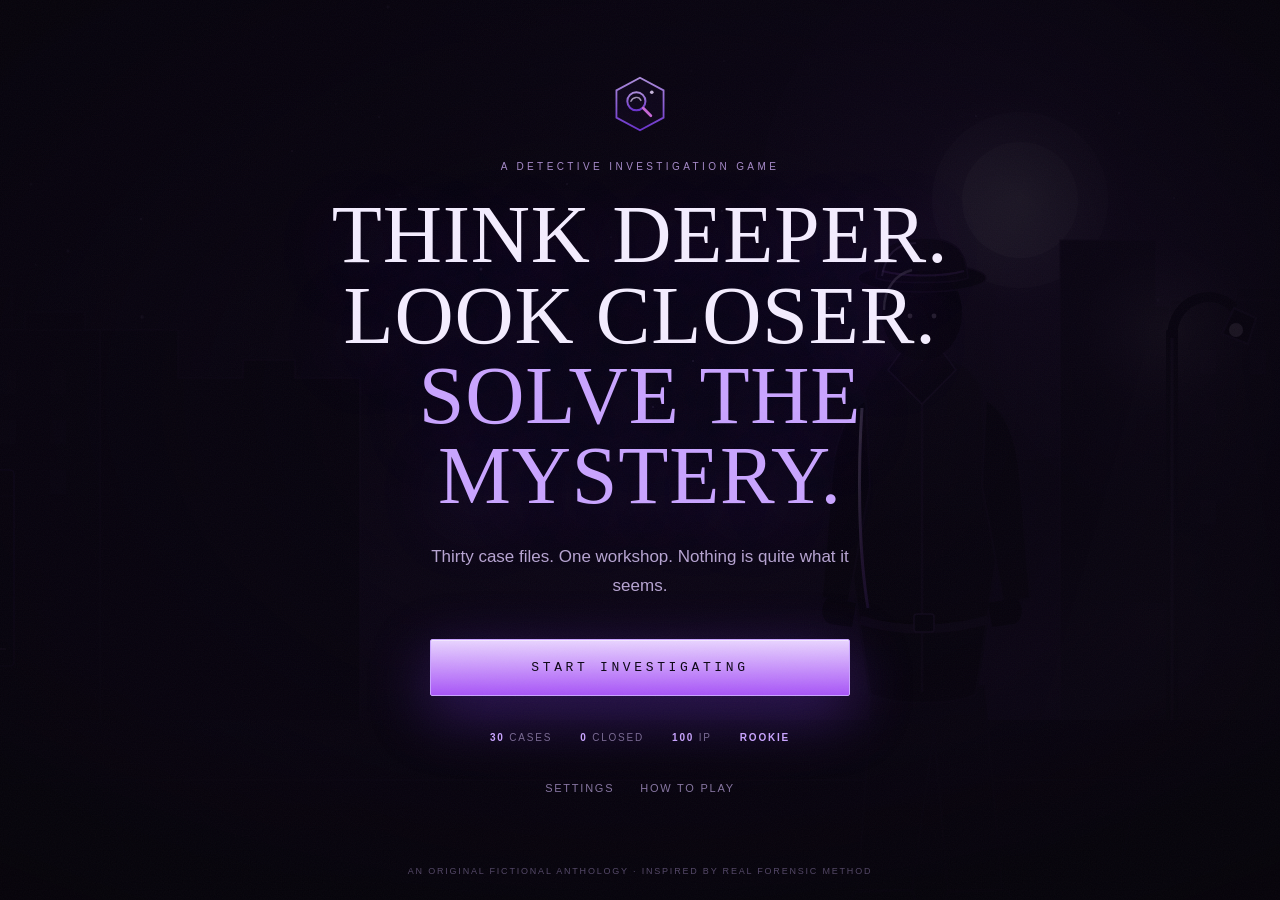
==== commit 44b7f2ce: "Build 30-case investigation simulator with workshop, missions and audio" ====
--- a/index.html
+++ b/index.html
@@ -8,16 +8,18 @@
 <link rel="stylesheet" href="css/base.css" />
 <link rel="stylesheet" href="css/case.css" />
 <link rel="stylesheet" href="css/ui.css" />
+<link rel="stylesheet" href="css/workshop.css" />
 </head>
 <body>
 <div id="vignette" aria-hidden="true"></div>
-<div id="rain" aria-hidden="true"></div>
 <div id="grain" aria-hidden="true"></div>
 
 <main id="app">
   <section id="screen-title" class="screen is-active" aria-label="Title screen"></section>
+  <section id="screen-workshop" class="screen" aria-label="Detective workshop"></section>
   <section id="screen-cases" class="screen" aria-label="Case files"></section>
   <section id="screen-case" class="screen" aria-label="Case investigation"></section>
+  <section id="screen-mission" class="screen" aria-label="Undercover mission"></section>
 </main>
 
 <div id="modal-root"></div>
@@ -29,8 +31,11 @@
 <script src="js/puzzles-a.js"></script>
 <script src="js/puzzles-b.js"></script>
 <script src="js/engine.js"></script>
+<script src="js/systems.js"></script>
 <script src="js/caseview.js"></script>
 <script src="js/ui.js"></script>
+<script src="js/workshop.js"></script>
+<script src="js/missions.js"></script>
 <script src="js/cases-1.js"></script>
 <script src="js/cases-2.js"></script>
 <script src="js/cases-3.js"></script>
@@ -45,11 +50,16 @@
 <script src="js/cases-12.js"></script>
 <script src="js/cases-13.js"></script>
 <script src="js/cases-14.js"></script>
-<script src="js/cases-15.js"></script>
-<script src="js/cases-16.js"></script>
-<script src="js/cases-17.js"></script>
-<script src="js/cases-18.js"></script>
-<script src="js/cases-19.js"></script>
+<script src="js/cases-21.js"></script>
+<script src="js/cases-22.js"></script>
+<script src="js/cases-23.js"></script>
+<script src="js/cases-24.js"></script>
+<script src="js/cases-25.js"></script>
+<script src="js/cases-26.js"></script>
+<script src="js/cases-27.js"></script>
+<script src="js/cases-28.js"></script>
+<script src="js/cases-29.js"></script>
+<script src="js/cases-30.js"></script>
 <script src="js/main.js"></script>
 </body>
 </html>
--- a/css/base.css
+++ b/css/base.css
@@ -59,22 +59,8 @@
 #vignette{position:fixed;inset:0;pointer-events:none;z-index:4;
   background:radial-gradient(120% 100% at 50% 40%, transparent 45%, rgba(0,0,0,.55) 100%);
   mix-blend-mode:multiply}
-#grain{position:fixed;inset:0;pointer-events:none;z-index:5;opacity:.05;
-  background-image:url("data:image/svg+xml,%3Csvg xmlns='http://www.w3.org/2000/svg' width='140' height='140'%3E%3Cfilter id='n'%3E%3CfeTurbulence type='fractalNoise' baseFrequency='.85' numOctaves='2'/%3E%3C/filter%3E%3Crect width='140' height='140' filter='url(%23n)' opacity='.9'/%3E%3C/svg%3E");
-  animation:grain 7s steps(6) infinite}
-@keyframes grain{
-  0%{transform:translate(0,0)}20%{transform:translate(-2%,1%)}40%{transform:translate(1%,-2%)}
-  60%{transform:translate(-1%,2%)}80%{transform:translate(2%,-1%)}100%{transform:translate(0,0)}
-}
-#rain{position:fixed;inset:-10% -10% -10% -10%;pointer-events:none;z-index:3;opacity:.34;
-  background-image:
-    repeating-linear-gradient(103deg, transparent 0 46px, rgba(201,164,255,.30) 46px 47px, transparent 47px 96px),
-    repeating-linear-gradient(100deg, transparent 0 73px, rgba(168,85,247,.18) 73px 74px, transparent 74px 151px);
-  background-size:220px 220px, 340px 340px;
-  animation:rainfall .9s linear infinite;
-  mask-image:linear-gradient(180deg, rgba(0,0,0,.7), #000);
-}
-@keyframes rainfall{from{background-position:0 0,0 0}to{background-position:44px 220px,70px 340px}}
+#grain{position:fixed;inset:0;pointer-events:none;z-index:5;opacity:.04;
+  background-image:url("data:image/svg+xml,%3Csvg xmlns='http://www.w3.org/2000/svg' width='140' height='140'%3E%3Cfilter id='n'%3E%3CfeTurbulence type='fractalNoise' baseFrequency='.85' numOctaves='2'/%3E%3C/filter%3E%3Crect width='140' height='140' filter='url(%23n)' opacity='.9'/%3E%3C/svg%3E")}
 
 /* layout ----------------------------------------------------- */
 .screen{display:none;min-height:100vh;position:relative;z-index:2}
--- a/css/ui.css
+++ b/css/ui.css
@@ -301,9 +301,26 @@
 .mix-order span{font-size:10px;border:1px solid rgba(109,40,217,.35);border-radius:999px;padding:3px 8px;color:var(--violet-soft)}
 
 /* accusation */
+.acc-intro{margin-bottom:14px}
+.acc-intro p{font-size:12.5px;color:var(--muted);margin:0 0 10px;line-height:1.55}
+.acc-strength{display:flex;align-items:center;gap:10px;font-size:10px;letter-spacing:.16em;text-transform:uppercase;color:var(--dim)}
+.acc-strength .bar{flex:1;height:6px;border-radius:999px;background:rgba(109,40,217,.2);overflow:hidden}
+.acc-strength .bar i{display:block;height:100%;background:linear-gradient(90deg,#7c3aed,#e879f9);border-radius:inherit;transition:width .4s}
+.acc-strength b{font-family:var(--mono);font-size:10px;color:var(--violet-soft);letter-spacing:0;white-space:nowrap}
+.acc-review{border:1px solid rgba(109,40,217,.28);border-radius:9px;background:rgba(20,11,34,.4);margin:0 0 18px;padding:0 12px}
+.acc-review summary{cursor:pointer;padding:10px 0;font-family:var(--mono);font-size:10px;letter-spacing:.14em;text-transform:uppercase;color:var(--violet-soft);list-style:none}
+.acc-review summary::-webkit-details-marker{display:none}
+.acc-review summary::before{content:'+ ';color:var(--violet)}
+.acc-review[open] summary::before{content:'- '}
+.acc-evi-list{display:grid;grid-template-columns:1fr 1fr;gap:6px;padding:0 0 12px}
+.acc-evi{display:flex;flex-direction:column;gap:2px;padding:7px 9px;border-left:2px solid rgba(168,85,247,.4);background:rgba(45,24,74,.25);border-radius:0 6px 6px 0}
+.acc-evi b{font-size:11.5px;color:#f0e7fc}
+.acc-evi span{font-size:10px;color:var(--dim);line-height:1.4}
 .acc-q{margin-bottom:20px}
-.acc-q .qh{font-family:var(--display);font-size:19px;margin-bottom:8px;color:#f3ecff}
-.acc-q .qh span{font-family:var(--mono);font-size:10px;color:var(--violet);margin-right:8px}
+.acc-q .qh{display:flex;gap:10px;align-items:flex-start;font-family:var(--display);font-size:19px;margin-bottom:8px;color:#f3ecff;line-height:1.35}
+.acc-q .qh em{display:block;font-style:normal;font-family:var(--mono);font-size:9px;letter-spacing:.16em;text-transform:uppercase;color:var(--violet-soft);margin-bottom:2px}
+.acc-q .qh span{font-family:var(--mono);font-size:10px;color:var(--violet);margin-right:0;flex:none;padding-top:4px}
+@media(max-width:620px){.acc-evi-list{grid-template-columns:1fr}}
 .acc-opts{display:flex;flex-direction:column;gap:6px}
 .acc-opt{border:1px solid rgba(109,40,217,.3);background:rgba(28,16,46,.5);color:#e5d9f7;border-radius:8px;
   padding:9px 12px;text-align:left;cursor:pointer;font-size:13px;transition:.15s;display:flex;gap:10px;align-items:center}
--- a/css/workshop.css
+++ b/css/workshop.css
@@ -0,0 +1,335 @@
+/* ============================================================
+   WORKSHOP, HOMEPAGE, STATIONS, MISSIONS
+   ============================================================ */
+
+/* ---------------- minimal homepage ---------------- */
+.home-min{position:relative;min-height:100vh;display:grid;place-items:center;overflow:hidden;isolation:isolate}
+.hm-art{position:absolute;inset:0;z-index:0;opacity:.5}
+.hm-art svg{width:100%;height:100%;object-fit:cover;filter:saturate(.75)}
+.hm-veil{position:absolute;inset:0;z-index:1;
+  background:radial-gradient(70% 70% at 50% 44%,rgba(8,4,15,.35) 0%,rgba(8,4,15,.82) 62%,#07040d 100%)}
+.hm-inner{position:relative;z-index:2;text-align:center;padding:72px 22px 96px;max-width:900px;margin:0 auto}
+.hm-mark{width:58px;height:58px;margin:0 auto 26px;opacity:.85}
+.hm-mark svg{width:100%;height:100%}
+.hm-kicker{font-size:10px;letter-spacing:.34em;text-transform:uppercase;color:#a78bca;margin-bottom:20px}
+.hm-title{font-family:var(--display);font-weight:400;font-size:clamp(40px,7.4vw,82px);line-height:.98;
+  letter-spacing:.01em;text-transform:uppercase;margin:0;color:#f4edff;text-shadow:0 18px 70px rgba(124,58,237,.28)}
+.hm-title span{color:#c9a4ff}
+.hm-sub{margin:26px auto 38px;max-width:46ch;color:#b7a4d2;font-size:clamp(14px,1.4vw,17px);line-height:1.7}
+.hm-start{display:inline-flex;align-items:center;justify-content:center;min-width:min(420px,88vw);padding:20px 46px;
+  font-family:var(--mono);font-size:13px;letter-spacing:.28em;text-transform:uppercase;color:#0b0614;
+  background:linear-gradient(180deg,#e9d5ff,#a855f7);border:1px solid #c9a4ff;border-radius:2px;cursor:pointer;
+  box-shadow:0 18px 60px rgba(124,58,237,.35), inset 0 1px 0 rgba(255,255,255,.45);
+  transition:transform .18s ease, box-shadow .18s ease, filter .18s ease}
+.hm-start:hover{transform:translateY(-2px);filter:brightness(1.06);box-shadow:0 24px 80px rgba(124,58,237,.5), inset 0 1px 0 rgba(255,255,255,.5)}
+.hm-start:active{transform:translateY(0)}
+.hm-meta{display:flex;flex-wrap:wrap;justify-content:center;gap:10px 28px;margin-top:34px;font-size:10px;
+  letter-spacing:.18em;text-transform:uppercase;color:#7a6a94}
+.hm-meta b{color:#c9a4ff;font-weight:600}
+.hm-links{display:flex;justify-content:center;gap:22px;margin-top:30px}
+.hm-links button{background:none;border:0;color:#8a78a6;font-size:11px;letter-spacing:.16em;text-transform:uppercase;
+  cursor:pointer;padding:6px 2px;border-bottom:1px solid transparent}
+.hm-links button:hover{color:#e9d5ff;border-color:#6d28d9}
+.hm-credit{position:absolute;z-index:2;left:0;right:0;bottom:22px;text-align:center;font-size:9px;letter-spacing:.2em;
+  text-transform:uppercase;color:#5e5075;padding:0 20px}
+
+/* ---------------- workshop shell ---------------- */
+.ws-mode #vignette{opacity:.7}
+.ws-shell{min-height:100vh;padding-bottom:40px}
+.ws-top{position:sticky;top:0;z-index:40;display:flex;align-items:center;justify-content:space-between;gap:14px;
+  padding:11px clamp(14px,3vw,34px);background:linear-gradient(180deg,rgba(7,4,13,.98),rgba(7,4,13,.82));
+  border-bottom:1px solid rgba(109,40,217,.28);backdrop-filter:blur(14px)}
+.ws-brand{display:flex;align-items:center;gap:12px;min-width:0}
+.ws-brand .k{font-size:9px;letter-spacing:.28em;text-transform:uppercase;color:var(--dim)}
+.ws-brand .b{font-family:var(--display);font-size:20px;letter-spacing:.02em;color:#f0e7ff}
+.ws-tools{display:flex;align-items:center;gap:8px;flex-wrap:wrap;justify-content:flex-end}
+.ip-pill{display:inline-flex;align-items:center;gap:7px;padding:7px 12px;border:1px solid rgba(168,85,247,.4);
+  border-radius:999px;background:rgba(124,58,237,.12);font-family:var(--mono);font-size:11px;color:#e9d5ff;
+  white-space:nowrap}
+.ip-pill b{color:#a7f3d0;font-size:13px}
+.ip-pill.bump b{animation:ipbump .4s ease}
+@keyframes ipbump{50%{transform:scale(1.3);color:#fff}}
+.ws-hero{position:relative;width:min(1500px,96vw);margin:18px auto 0;border:1px solid rgba(109,40,217,.3);
+  border-radius:6px;overflow:hidden;box-shadow:0 30px 90px rgba(0,0,0,.55)}
+.ws-art{position:relative;aspect-ratio:16/8.4;min-height:330px;background:#0a0612}
+.ws-art svg{display:block;width:100%;height:100%}
+.ws-hit{position:absolute;inset:0 0 16% 0;z-index:3}
+.wstation{position:absolute;transform:translate(-50%,-50%);display:flex;flex-direction:column;align-items:center;gap:5px;
+  background:none;border:0;cursor:pointer;padding:6px;color:#e9d5ff;max-width:130px;transition:transform .16s ease}
+.wstation .wi{width:38px;height:38px;display:grid;place-items:center;border-radius:50%;
+  background:rgba(10,6,18,.82);border:1px solid rgba(201,164,255,.55);color:#e9d5ff;
+  box-shadow:0 0 0 6px rgba(124,58,237,.12),0 0 22px rgba(168,85,247,.35);position:relative}
+.wstation .wi::after{content:"";position:absolute;inset:-7px;border-radius:50%;border:1px solid rgba(168,85,247,.3);
+  animation:wsPulse 3.4s ease-in-out infinite}
+.wstation:nth-child(2n) .wi::after{animation-delay:.9s}
+.wstation:nth-child(3n) .wi::after{animation-delay:1.7s}
+@keyframes wsPulse{0%,100%{transform:scale(1);opacity:.55}50%{transform:scale(1.15);opacity:.1}}
+.wstation .wl{font-size:9.5px;letter-spacing:.14em;text-transform:uppercase;color:#d8c8f2;
+  background:rgba(8,4,14,.72);padding:3px 7px;border-radius:2px;white-space:nowrap}
+.wstation:hover{transform:translate(-50%,-50%) scale(1.07)}
+.wstation:hover .wi{background:rgba(124,58,237,.35);border-color:#e9d5ff}
+.ws-title{position:absolute;z-index:2;left:0;right:0;bottom:0;padding:clamp(18px,3vw,34px);
+  background:linear-gradient(180deg,transparent,rgba(7,4,13,.88) 70%);pointer-events:none}
+.ws-title .k{font-size:10px;letter-spacing:.24em;text-transform:uppercase;color:#c9a4ff;margin-bottom:7px}
+.ws-title h1{font-family:var(--display);font-weight:400;font-size:clamp(26px,4.4vw,50px);line-height:1;margin:0 0 7px;color:#f6efff}
+.ws-title p{margin:0;color:#b7a4d2;font-size:13px}
+.ws-lower{width:min(1500px,96vw);margin:16px auto 0;display:grid;grid-template-columns:minmax(0,330px) minmax(0,1fr);gap:14px;align-items:start}
+.ws-side{display:flex;flex-direction:column;gap:12px}
+.ws-active-file,.ws-daily{padding:18px;border:1px solid rgba(109,40,217,.32);border-radius:4px;
+  background:linear-gradient(160deg,rgba(24,13,42,.92),rgba(12,7,22,.95))}
+.ws-active-file .k,.ws-daily .k{font-size:9px;letter-spacing:.22em;text-transform:uppercase;color:var(--dim);margin-bottom:6px}
+.ws-active-file h3{font-family:var(--display);font-size:21px;font-weight:400;margin:0 0 5px;color:#f4edff}
+.ws-active-file p{margin:0 0 10px;color:#a894c4;font-size:12.5px;line-height:1.6}
+.ws-active-file.quiet h3{color:#c9a4ff}
+.ws-active-file .prog{height:4px;background:#1b0f2e;border-radius:2px;overflow:hidden;margin:12px 0}
+.ws-active-file .prog i{display:block;height:100%;background:linear-gradient(90deg,#7c3aed,#e879f9)}
+.ws-active-file .row{display:flex;align-items:center;justify-content:space-between;gap:10px;font-size:11px;color:#8a78a6}
+.ws-daily p{margin:0 0 12px;color:#a894c4;font-size:12.5px;line-height:1.6}
+.ws-grid{display:grid;grid-template-columns:repeat(3,minmax(0,1fr));gap:10px}
+.ws-card{display:flex;align-items:center;gap:12px;text-align:left;padding:14px;border:1px solid rgba(109,40,217,.28);
+  border-radius:4px;background:linear-gradient(150deg,rgba(20,10,36,.9),rgba(10,6,18,.95));cursor:pointer;
+  color:var(--text);transition:transform .16s ease,border-color .16s ease,background .16s ease}
+.ws-card:hover{transform:translateY(-2px);border-color:rgba(201,164,255,.55);background:linear-gradient(150deg,rgba(40,20,68,.95),rgba(14,8,26,.98))}
+.ws-card .wi{flex:none;width:36px;height:36px;display:grid;place-items:center;border:1px solid rgba(168,85,247,.4);
+  border-radius:3px;background:rgba(124,58,237,.13);color:#d8c8f2}
+.ws-card .tx{display:flex;flex-direction:column;gap:2px;min-width:0;flex:1}
+.ws-card .tx b{font-size:12.5px;letter-spacing:.02em;color:#f0e7ff}
+.ws-card .tx span{font-size:10.5px;color:#8a78a6;line-height:1.4}
+.ws-card .go{color:#6d28d9;flex:none}
+.ws-foot{width:min(1500px,96vw);margin:18px auto 0;display:flex;justify-content:space-between;gap:14px;flex-wrap:wrap;
+  font-size:10px;letter-spacing:.08em;color:#6f6088;padding-top:14px;border-top:1px solid rgba(109,40,217,.18)}
+
+/* ---------------- generic station UI ---------------- */
+.st-empty{padding:26px 20px;text-align:center;border:1px dashed rgba(109,40,217,.4);border-radius:4px;background:rgba(18,10,32,.5)}
+.st-empty b{display:block;font-family:var(--display);font-size:19px;font-weight:400;color:#e9d5ff;margin-bottom:7px}
+.st-empty p{margin:0 auto 14px;max-width:52ch;color:#a894c4;font-size:12.5px;line-height:1.65}
+.st-empty.small{padding:14px;font-size:11.5px;color:#8a78a6;text-align:left}
+.st-list{display:flex;flex-direction:column;gap:7px}
+.st-list.tight{gap:5px}
+.st-item{display:flex;align-items:center;gap:12px;width:100%;text-align:left;padding:11px 12px;cursor:pointer;
+  border:1px solid rgba(109,40,217,.3);border-radius:4px;background:rgba(20,10,36,.6);color:var(--text);
+  transition:border-color .15s ease,background .15s ease}
+.st-item:hover:not(:disabled){border-color:rgba(201,164,255,.55);background:rgba(40,20,68,.6)}
+.st-item:disabled{opacity:.6;cursor:default}
+.st-item.done{opacity:.75}
+.st-item .si{flex:none;width:34px;height:34px;display:grid;place-items:center;border-radius:3px;
+  background:rgba(124,58,237,.15);border:1px solid rgba(168,85,247,.32);color:#d8c8f2;overflow:hidden}
+.st-item .si.face{padding:0}
+.st-item .si.face svg{width:100%;height:100%}
+.st-item .stx{display:flex;flex-direction:column;gap:2px;min-width:0;flex:1}
+.st-item .stx b{font-size:12.5px;color:#f0e7ff}
+.st-item .stx span{font-size:10.5px;color:#8a78a6}
+.st-item .tag{flex:none;font-family:var(--mono);font-size:8.5px;letter-spacing:.14em;text-transform:uppercase;
+  padding:4px 7px;border:1px solid rgba(168,85,247,.35);border-radius:2px;color:#a894c4}
+.st-item .tag.ok{color:#6ee7b7;border-color:rgba(52,211,153,.45)}
+.st-item.sel{border-color:#e9d5ff;background:rgba(124,58,237,.25);box-shadow:0 0 0 1px rgba(233,213,255,.2)}
+
+/* evidence board */
+.board-help{font-size:12.5px;color:#a894c4;line-height:1.6;margin:0 0 14px}
+.board-h{font-size:9.5px;letter-spacing:.22em;text-transform:uppercase;color:#7a6a94;margin-bottom:8px}
+.board-grid{display:grid;grid-template-columns:repeat(3,minmax(0,1fr));gap:12px}
+.board-col{display:flex;flex-direction:column;gap:6px;max-height:300px;overflow:auto;padding-right:4px}
+.board-chip{display:flex;align-items:center;gap:8px;text-align:left;padding:8px 10px;font-size:11.5px;
+  border:1px solid rgba(109,40,217,.32);border-radius:3px;background:rgba(20,10,36,.65);color:#ddd0f0;cursor:pointer}
+.board-chip:hover{border-color:rgba(201,164,255,.55)}
+.board-chip.sel{border-color:#e879f9;background:rgba(232,121,249,.15);box-shadow:0 0 0 1px rgba(232,121,249,.3)}
+.board-chip .dot{width:7px;height:7px;border-radius:50%;background:#a855f7;flex:none}
+.board-chip .face{width:24px;height:24px;border-radius:50%;overflow:hidden;flex:none;border:1px solid rgba(168,85,247,.4)}
+.board-chip .face svg{width:100%;height:100%}
+.board-status{margin-top:12px;font-family:var(--mono);font-size:10.5px;color:#8a78a6}
+.deduction{padding:8px 10px;border-left:2px solid #3a2159;background:rgba(20,10,36,.45);font-size:11px}
+.deduction.on{border-color:#34d399;background:rgba(6,78,59,.16)}
+.deduction b{display:block;color:#e9d5ff;font-size:11.5px;margin-bottom:2px}
+.deduction span{color:#a894c4;line-height:1.45}
+.tl{display:flex;flex-direction:column;border-left:1px solid rgba(109,40,217,.4);margin-left:4px}
+.tl-row{display:flex;gap:12px;padding:6px 0 6px 14px;position:relative;font-size:11.5px;color:#b7a4d2}
+.tl-row::before{content:"";position:absolute;left:-4px;top:12px;width:7px;height:7px;border-radius:50%;background:#a855f7}
+.tl-row .t{font-family:var(--mono);color:#c9a4ff;flex:none;width:64px}
+
+/* lab */
+.lab-rows{display:flex;flex-direction:column;gap:8px}
+.lab-row{display:grid;grid-template-columns:minmax(0,1fr) 210px;gap:10px;align-items:center;padding:9px 10px;
+  border:1px solid rgba(109,40,217,.3);border-radius:4px;background:rgba(20,10,36,.55)}
+.lab-sample{display:flex;flex-direction:column;gap:2px;min-width:0}
+.lab-sample .tag{font-family:var(--mono);font-size:9px;letter-spacing:.16em;color:#a855f7}
+.lab-sample b{font-size:12px;color:#f0e7ff}
+.lab-sample .mark{font-size:10.5px;color:#8a78a6}
+.lab-row select{width:100%;padding:8px 9px;background:#0d0817;color:#e9d5ff;border:1px solid rgba(109,40,217,.45);
+  border-radius:3px;font-size:11.5px;font-family:var(--body)}
+.lab-status{margin-top:12px;font-size:12px;color:#a894c4;min-height:18px}
+.lab-status .ok{color:#6ee7b7}
+.lab-status .bad{color:#fda4af}
+
+/* choice lists (uses ui.css .choice too) */
+.choice-list{display:flex;flex-direction:column;gap:6px}
+
+/* map */
+.map-wrap{border:1px solid rgba(109,40,217,.35);border-radius:4px;overflow:hidden;background:#08040e}
+.map-wrap svg{display:block;width:100%;height:auto}
+.map-node{cursor:pointer}
+.map-node:hover circle:first-child{fill:#3b1d5c}
+.map-legend{display:flex;gap:18px;flex-wrap:wrap;margin-top:8px;font-size:10.5px;color:#8a78a6}
+.map-legend .dot{display:inline-block;width:7px;height:7px;border-radius:50%;background:#241238;border:1px solid #a855f7;margin-right:5px}
+.map-legend .dot.ok{background:#34d399;border-color:#34d399}
+
+/* audio visualiser */
+.audio-vis{display:flex;align-items:center;justify-content:center;gap:3px;height:74px;padding:0 8px;
+  border:1px solid rgba(109,40,217,.32);border-radius:4px;background:radial-gradient(circle at 50% 50%,rgba(124,58,237,.14),rgba(8,4,14,.9))}
+.audio-vis i{display:block;width:4px;height:12px;border-radius:2px;background:#7c3aed;opacity:.55}
+.audio-vis.playing i{animation:audbar .55s ease-in-out infinite alternate}
+.audio-vis.playing i:nth-child(3n){background:#e879f9}
+@keyframes audbar{from{height:8px;opacity:.35}to{height:52px;opacity:1}}
+.audio-ctl{display:flex;gap:8px;flex-wrap:wrap;margin:12px 0}
+
+/* document sheet */
+.doc-sheet{padding:20px 22px;border:1px solid rgba(109,40,217,.3);border-radius:3px;
+  background:linear-gradient(180deg,#efe6da,#ded2c2);color:#241a12;font-family:Georgia,serif;font-size:13.5px;line-height:1.7;
+  box-shadow:inset 0 0 60px rgba(80,50,20,.18)}
+.doc-sheet b{color:#3b1d5c}
+.doc-sheet .d{color:#6b5a48}
+.doc-sheet .g{color:#1f6b4a;font-weight:700}
+
+/* achievements */
+.ach-grid{display:grid;grid-template-columns:repeat(auto-fill,minmax(240px,1fr));gap:9px}
+.ach-card{display:grid;grid-template-columns:40px minmax(0,1fr) auto;gap:10px;align-items:center;padding:11px;
+  border:1px solid rgba(109,40,217,.25);border-radius:4px;background:rgba(14,8,26,.7);opacity:.55}
+.ach-card.on{opacity:1;border-color:rgba(52,211,153,.35);background:rgba(6,40,32,.25)}
+.ach-card .ai{width:38px;height:38px;display:grid;place-items:center;border-radius:50%;
+  border:1px solid rgba(168,85,247,.35);background:rgba(124,58,237,.14);color:#c9a4ff}
+.ach-card.on .ai{color:#6ee7b7;border-color:rgba(52,211,153,.4);background:rgba(6,78,59,.25)}
+.ach-card b{display:block;font-size:12px;color:#f0e7ff}
+.ach-card span{display:block;font-size:10.5px;color:#8a78a6;line-height:1.4}
+.ach-card .st{font-family:var(--mono);font-size:8.5px;letter-spacing:.14em;color:#6f6088}
+.ach-card.on .st{color:#6ee7b7}
+
+/* exam */
+.exam-progress{display:flex;justify-content:space-between;font-family:var(--mono);font-size:10px;color:#8a78a6;
+  margin-bottom:10px;padding-bottom:8px;border-bottom:1px solid rgba(109,40,217,.25)}
+.exam-kicker{font-size:9.5px;letter-spacing:.22em;text-transform:uppercase;color:#a855f7;margin-bottom:6px}
+.exam-q{font-family:var(--display);font-size:20px;line-height:1.3;color:#f4edff;margin-bottom:14px}
+.exam-done{text-align:center;padding:15px 6px}
+.exam-done .score{font-family:var(--display);font-size:54px;color:#c9a4ff;line-height:1}
+.exam-done h3{font-family:var(--display);font-weight:400;font-size:24px;margin:8px 0 10px;color:#f4edff}
+.exam-done p{color:#a894c4;font-size:12.5px;line-height:1.6}
+
+/* ---------------- mission screen ---------------- */
+.mission-shell{min-height:100vh;display:flex;flex-direction:column}
+.mission-top{position:sticky;top:0;z-index:40;display:flex;align-items:center;gap:14px;padding:10px clamp(14px,3vw,28px);
+  background:linear-gradient(180deg,rgba(10,4,16,.98),rgba(10,4,16,.86));border-bottom:1px solid rgba(244,63,94,.28)}
+.mission-top .k{font-size:9px;letter-spacing:.26em;text-transform:uppercase;color:#fda4af}
+.mission-top h1{font-family:var(--display);font-size:clamp(17px,2.2vw,24px);font-weight:400;margin:0;color:#f4edff}
+.mission-top .heat{margin-left:auto;display:flex;align-items:center;gap:8px;font-family:var(--mono);font-size:10px;color:#fda4af}
+.heat-bars{display:flex;gap:3px}
+.heat-bars i{width:5px;height:17px;background:#2a1020;border:1px solid rgba(244,63,94,.3);border-radius:1px}
+.heat-bars i.on{background:#f43f5e;box-shadow:0 0 8px rgba(244,63,94,.6)}
+.mission-stage{width:min(1080px,94vw);margin:0 auto;padding:22px 0 60px;flex:1}
+.mission-panel{padding:clamp(18px,3vw,30px);border:1px solid rgba(244,63,94,.24);border-radius:5px;
+  background:linear-gradient(160deg,rgba(30,10,24,.9),rgba(8,4,14,.97));box-shadow:0 30px 90px rgba(0,0,0,.6)}
+.mission-scene{position:relative;border:1px solid rgba(109,40,217,.3);border-radius:4px;overflow:hidden;margin-bottom:18px}
+.mission-scene svg{display:block;width:100%;height:auto;aspect-ratio:16/8;object-fit:cover}
+.mission-scene .cap{position:absolute;left:0;right:0;bottom:0;padding:12px 16px;font-size:10.5px;letter-spacing:.18em;
+  text-transform:uppercase;color:#e9d5ff;background:linear-gradient(180deg,transparent,rgba(8,4,14,.9))}
+.mission-copy p{font-size:14px;line-height:1.75;color:#d6c8ea;margin:0 0 12px}
+.mission-copy .say{border-left:2px solid #f43f5e;padding:2px 0 2px 14px;margin:12px 0;color:#f5e8ff}
+.mission-copy .say b{color:#fda4af}
+.mission-choices{display:flex;flex-direction:column;gap:8px;margin-top:16px}
+.mission-choice{text-align:left;padding:13px 14px;border:1px solid rgba(168,85,247,.35);border-radius:4px;
+  background:rgba(20,10,36,.7);color:#e9d5ff;cursor:pointer;font-size:13px;line-height:1.5;transition:all .15s ease}
+.mission-choice:hover{border-color:#f43f5e;background:rgba(60,16,36,.55)}
+.mission-choice .n{font-family:var(--mono);font-size:9px;letter-spacing:.14em;color:#fda4af;margin-right:8px}
+.mission-objectives{display:flex;flex-direction:column;gap:6px;margin:16px 0;padding:12px;border:1px solid rgba(109,40,217,.25);
+  border-radius:4px;background:rgba(8,4,14,.5)}
+.mission-objectives .ob{display:flex;gap:8px;font-size:11.5px;color:#a894c4}
+.mission-objectives .ob.done{color:#6ee7b7}
+.mission-objectives .ob .m{color:#6f6088}
+.mission-hud{display:flex;gap:14px;flex-wrap:wrap;font-family:var(--mono);font-size:10px;color:#8a78a6;margin-top:14px}
+.mission-hud b{color:#fda4af}
+.compromised{text-align:center;padding:60px 20px}
+.compromised .big{font-family:var(--display);font-size:clamp(38px,8vw,76px);letter-spacing:.05em;color:#f43f5e;
+  text-shadow:0 0 50px rgba(244,63,94,.45);margin:0 0 8px;line-height:.95}
+.compromised .sub{font-family:var(--mono);font-size:11px;letter-spacing:.3em;text-transform:uppercase;color:#fda4af;margin-bottom:22px}
+.compromised p{color:#a894c4;max-width:52ch;margin:0 auto 18px;font-size:13px;line-height:1.7}
+.cooldown-clock{font-family:var(--mono);font-size:clamp(36px,8vw,58px);color:#e9d5ff;letter-spacing:.08em;margin:8px 0 6px}
+.cooldown-note{font-size:10.5px;letter-spacing:.18em;text-transform:uppercase;color:#7a6a94}
+
+/* mission dossier */
+.mission-card{display:grid;grid-template-columns:120px minmax(0,1fr);gap:14px;padding:12px;border:1px solid rgba(109,40,217,.3);
+  border-radius:4px;background:rgba(18,10,32,.6);margin-bottom:9px;align-items:center}
+.mission-card .thumb{border:1px solid rgba(244,63,94,.3);border-radius:3px;overflow:hidden;background:#0b0614}
+.mission-card .thumb svg{display:block;width:100%;height:auto;aspect-ratio:16/10;object-fit:cover}
+.mission-card b{display:block;font-size:13px;color:#f0e7ff;margin-bottom:3px}
+.mission-card p{margin:0 0 6px;font-size:11px;color:#8a78a6;line-height:1.5}
+.mission-card .tag{font-family:var(--mono);font-size:8.5px;letter-spacing:.14em;color:#fda4af}
+.mission-card .tag.done{color:#6ee7b7}
+
+/* settings additions */
+.set-group{border:1px solid rgba(109,40,217,.26);border-radius:4px;margin-bottom:12px;overflow:hidden;background:rgba(12,7,22,.5)}
+.set-group-h{padding:8px 14px;font-size:9px;letter-spacing:.24em;text-transform:uppercase;color:#a855f7;
+  background:rgba(124,58,237,.1);border-bottom:1px solid rgba(109,40,217,.2)}
+.set-group .set-row{border-bottom:1px solid rgba(109,40,217,.14);padding:11px 14px}
+.set-group .set-row:last-child{border-bottom:0}
+.set-row.sub-row{padding-top:0!important;padding-bottom:11px!important}
+.set-row input[type=range]{width:150px;max-width:44vw;accent-color:#a855f7}
+.set-row input[type=range]:disabled{opacity:.35}
+.set-row .btn{flex:none}
+
+/* more / read-more */
+details.more{margin-top:8px;border-left:2px solid rgba(109,40,217,.45);padding-left:10px}
+details.more summary{cursor:pointer;font-size:10px;letter-spacing:.18em;text-transform:uppercase;color:#a855f7;
+  list-style:none;user-select:none;padding:3px 0}
+details.more summary::-webkit-details-marker{display:none}
+details.more summary::before{content:"+ ";color:#e879f9}
+details.more[open] summary::before{content:"– "}
+details.more span,details.more p{color:#b7a4d2;font-size:13px;line-height:1.7}
+
+/* cooldown card */
+.case-card.in-cooldown{filter:grayscale(.55);opacity:.72}
+.case-card.in-cooldown .cover::after{content:"";position:absolute;inset:0;background:rgba(20,4,10,.3)}
+
+/* ---------------- responsive ---------------- */
+@media (max-width:1080px){
+  .ws-lower{grid-template-columns:1fr}
+  .ws-side{display:grid;grid-template-columns:1fr 1fr;gap:10px}
+  .ws-grid{grid-template-columns:repeat(3,minmax(0,1fr))}
+  .board-grid{grid-template-columns:1fr 1fr 1fr}
+}
+@media (max-width:820px){
+  .ws-art{aspect-ratio:auto;height:360px}
+  /* Reflow the illustrated hotspots into a grid so tap targets never collide. */
+  .ws-hit{inset:0;display:grid;grid-template-columns:repeat(3,minmax(0,1fr));grid-template-rows:repeat(3,minmax(0,1fr));
+    gap:2px;padding:8px 6px 98px}
+  .wstation{position:static;transform:none;max-width:none;justify-self:center;align-self:center;padding:4px}
+  .wstation:hover{transform:none}
+  .wstation .wl{font-size:8.5px;letter-spacing:.08em;white-space:normal;text-align:center;line-height:1.25;max-width:112px}
+  .ws-grid{grid-template-columns:repeat(2,minmax(0,1fr))}
+  .ws-top{padding:9px 12px}
+  .ws-brand .b{font-size:16px}
+  .ws-tools .btn span:not([data-achcount]){display:none}
+  .lab-row{grid-template-columns:1fr}
+  .map-legend{gap:10px}
+  .mission-card{grid-template-columns:90px minmax(0,1fr)}
+}
+@media (max-width:620px){
+  .hm-inner{padding:56px 18px 90px}
+  .hm-start{min-width:0;width:100%;padding:18px 20px;font-size:11px;letter-spacing:.2em}
+  .hm-meta{gap:8px 16px;font-size:9px}
+  .ws-side{grid-template-columns:1fr}
+  .ws-grid{grid-template-columns:1fr}
+  .ws-art{height:420px}
+  .ws-title h1{font-size:25px}
+  .ws-title p{font-size:11px}
+  .wstation .wi{width:32px;height:32px}
+  .wstation .wl{font-size:7.5px;padding:2px 4px}
+  .board-grid{grid-template-columns:1fr}
+  .board-col{max-height:180px}
+  .ach-grid{grid-template-columns:1fr}
+  .mission-card{grid-template-columns:1fr}
+  .set-row{flex-wrap:wrap}
+  .set-row input[type=range]{width:100%;max-width:none}
+  .ws-foot{flex-direction:column;gap:6px}
+  .doc-sheet{padding:14px 15px;font-size:12.5px}
+}
+@media (max-width:400px){
+  .ws-tools .btn-sm{padding:6px 8px;font-size:9px}
+  .ip-pill{padding:6px 8px;font-size:9.5px}
+}
